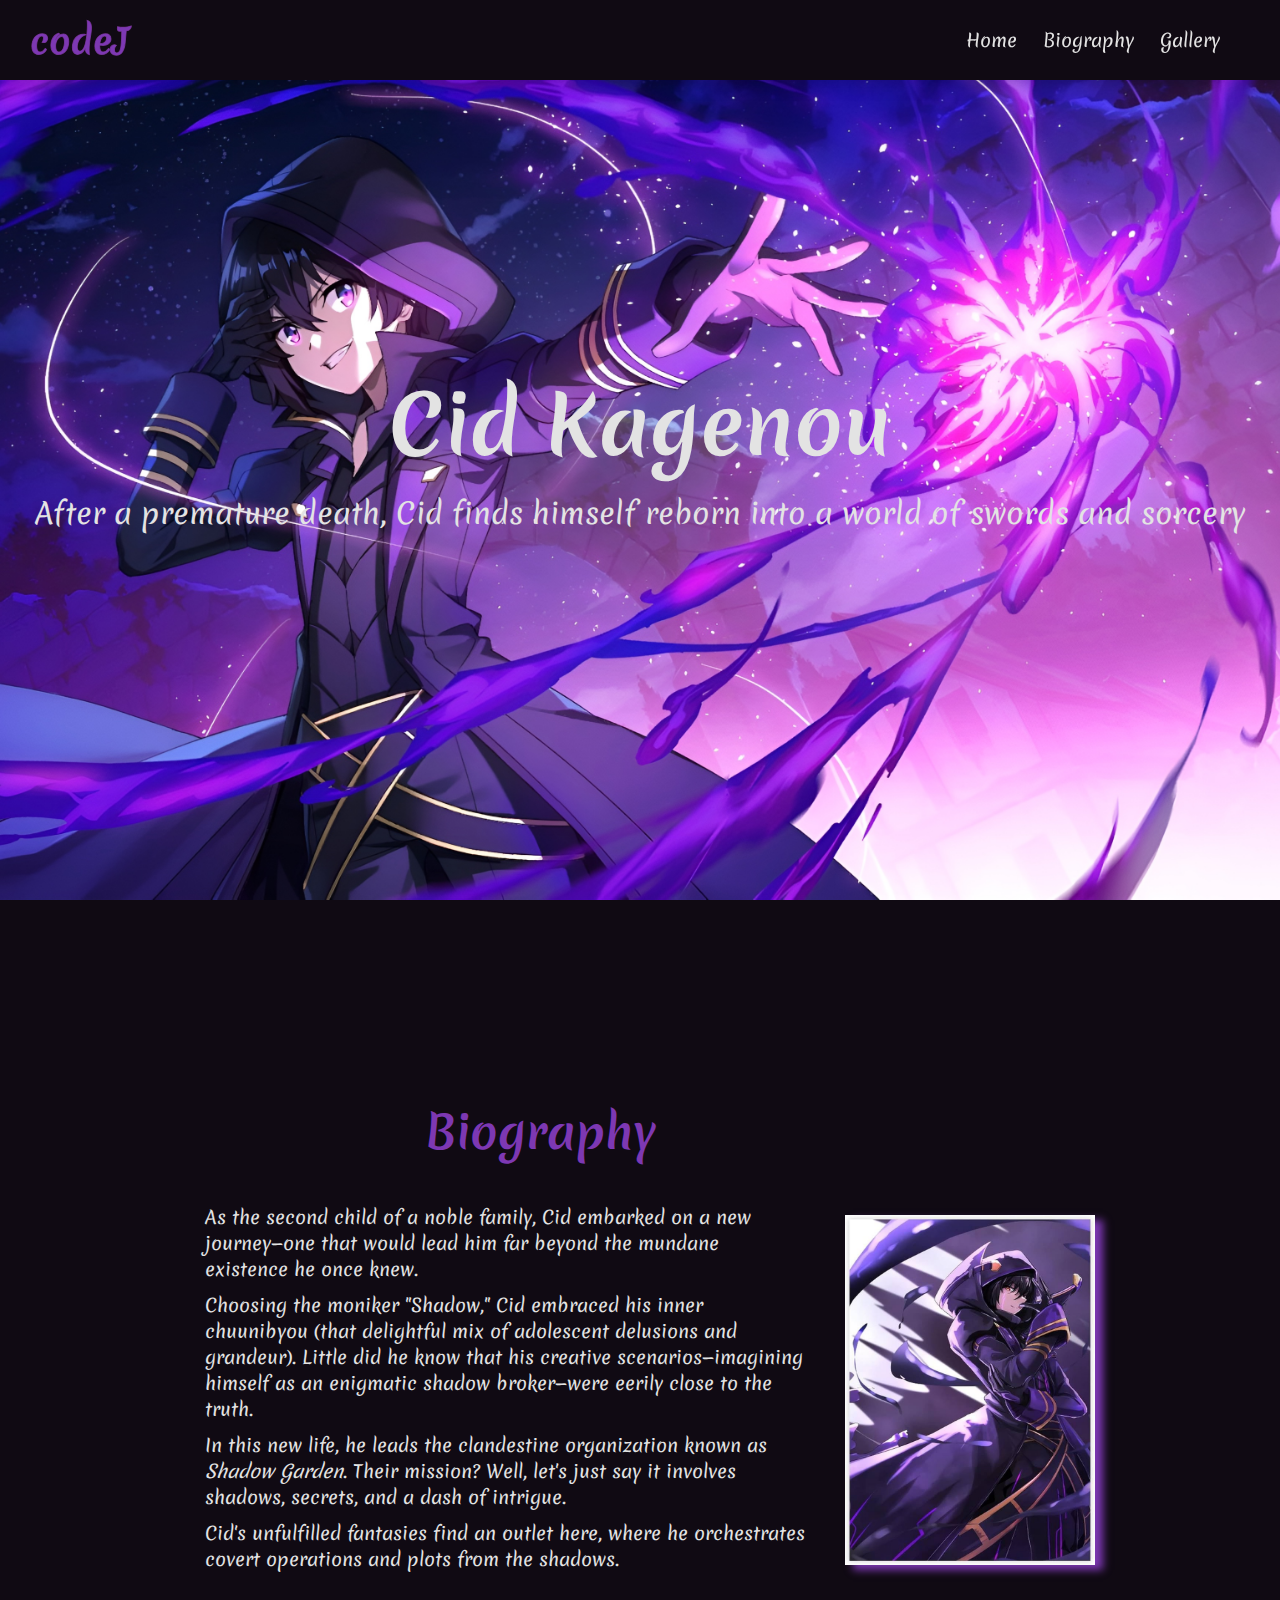
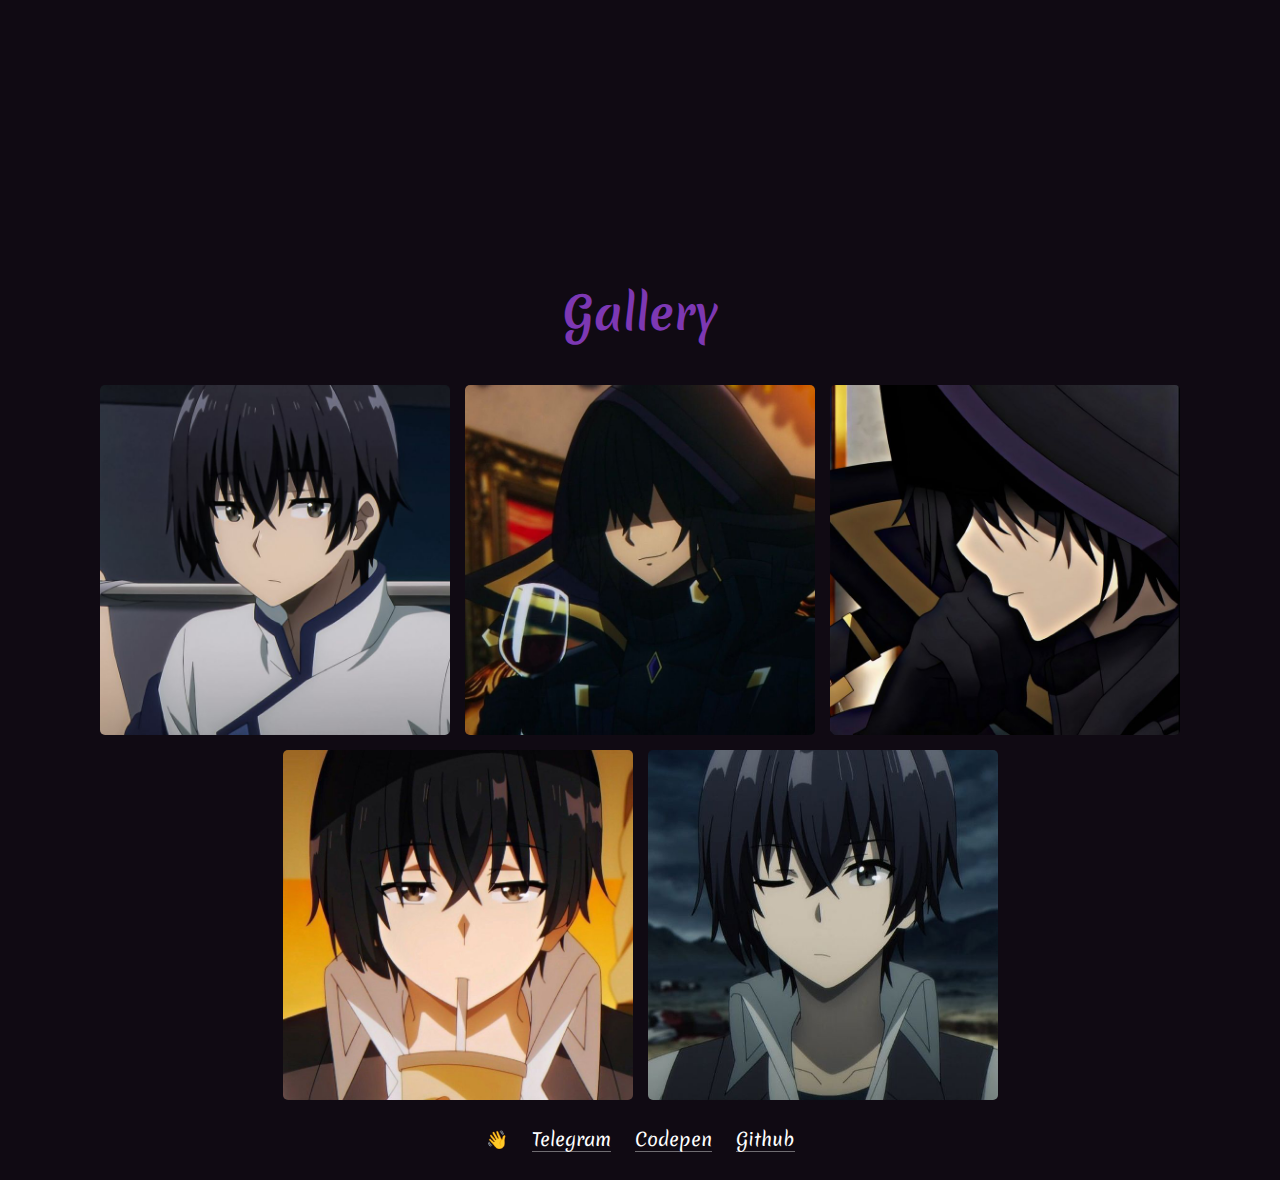
==== index.html @ 2a229f02 "Tribute Page" ====
<!DOCTYPE html>
<html lang="en">
<head>
    <meta charset="UTF-8">
    <meta name="viewport" content="width=device-width, initial-scale=1.0">
    <title>Tribute page</title>
    <link rel="stylesheet" href="assets/css/style.css">
    <link rel="preconnect" href="https://fonts.googleapis.com">
    <link rel="preconnect" href="https://fonts.gstatic.com" crossorigin>
    <link href="https://fonts.googleapis.com/css2?family=Merienda:wght@300..900&display=swap" rel="stylesheet">
    <link rel="stylesheet" href="https://fonts.googleapis.com/css2?family=Material+Symbols+Outlined:opsz,wght,FILL,GRAD@20..48,100..700,0..1,-50..200" />
</head>
<body>
    <header id="header">
        <div class="logo">
            <h2>codeJ</h2>
            <h2>codeJ</h2>
        </div>
        <nav id="navbar">
            <ul class="nav__links">
                <li><a href="#">Home</a></li>
                <li><a href="#biography">Biography</a></li>
                <li><a href="#gallery">Gallery</a></li>
                <!-- <li><a href="#achievements">Achievements</a></li> -->
            </ul>
        </nav>
        <span class="menu-icon material-symbols-outlined">
            menu
            </span>
        
    </header>
    <nav class="mobile-navbar">
        <ul class="mobile__nav__links">
            <li><a href="#">Home</a></li>
            <li><a href="#biography">Biography</a></li>
            <li><a href="#gallery">Gallery</a></li>
            <!-- <li><a href="#achievements">Achievements</a></li> -->
        </ul>
    </nav>
    
    <section id="hero-section" class="hero-section">
        <h1>Cid Kagenou</h1>
        <p>After a premature death, Cid finds himself reborn into a world of swords and sorcery</p>
    </section>

    <section id="biography" class="biography">
        <h2>Biography</h2>
        <div class="wrapper">
            <div class="content">
                <p>As the second child of a noble family, Cid embarked on a new journey—one that would lead him far beyond the mundane existence he once knew.</p>
                <p>Choosing the moniker "Shadow," Cid embraced his inner chuunibyou (that delightful mix of adolescent delusions and grandeur). Little did he know that his creative scenarios—imagining himself as an enigmatic shadow broker—were eerily close to the truth.</p>
                <p>In this new life, he leads the clandestine organization known as <em>Shadow Garden</em>. Their mission? Well, let's just say it involves shadows, secrets, and a dash of intrigue.</p>
                <p>Cid's unfulfilled fantasies find an outlet here, where he orchestrates covert operations and plots from the shadows.</p>
            </div>
            <div class="image">
                <img src="./assets/images/portrait_of_shadow.jpg" alt="Portrait of Cid Kagenou">
            </div>
        </div>
    </section>

    <section id="gallery">
        <h2>Gallery</h2>
        <div class="img-wrapper">
            <span class="overlay"><img src="assets/images/cid_icon-1.jpg" alt="cid_kagenou"></span>
            <span class="overlay"><img src="assets/images/cid_icon-2.jpg" alt="cid_kagenou"></span>
            <span class="overlay"><img src="assets/images/cid_icon-3.jpg" alt="cid_kagenou"></span>
            <span class="overlay"><img src="assets/images/cid_icon-4.jpg" alt="cid_kagenou"></span>
            <span class="overlay"><img src="assets/images/cid_icon-5.jpg" alt="cid_kagenou"></span>
        </div>
    </section>

    <!-- <section id="achievements">

    </section> -->

    <footer id="footer">
        <ul class="footer__links">
            <li><a href="https://t.me/notJony">Telegram</a></li>
            <li><a href="https://codepen.io/oddava">Codepen</a></li>
            <li><a href="https://github.com/oddava">Github</a></li>
            <li>
              <p>👋</p>
            </li>
          </ul>
    </footer>

    <script src="assets/js/script.js"></script>
</body>
</html>
---- assets/css/style.css ----
*, *::before, *::after {
    margin: 0;
    padding: 0;
    box-sizing: border-box;
    font-size: var(--default-fs);
    font-family: "Merienda";
    scroll-behavior: smooth;
}

:root {

    --default-rem-value: 10px;

    /* Colors */
    --primary: #6C3082; /* Deep Violet */
    --secondary: #4E1264; /* Dark Orchid */
    --accent: #7d38b3; /* Plum Purple */
    --background: #100a13; /* Rich Magenta */
    --text-color: #e3e3e3;
    
    /* Font size */
    --default-fs: 1.8rem;
    --large-fs: 2.5rem;
    --x-large-fs: 3.5rem;
}

html {
    font-size: var(--default-rem-value);
}
body {
    background: var(--background);
    /* margin-top: 80px; */
}

#header {
    width: 100%;
    height: 8rem;
    position: fixed;
    top: 0;
    left: 0;
    background: var(--background);
    display: flex;
    justify-content: space-between;
    align-items: center;
    padding: 0 40px;
    box-shadow: 0 5px 15px rgba(0, 0, 0, .2);
    z-index: 999;
}

#header .logo {
    display: block;
    padding-left: inherit;
    cursor: pointer;
}
.logo h2 {
    font-weight: 600;
    color: #fff;
    font-size: 3.5rem;
    position: absolute;
    transform: translate(-50%, -50%);
}
.logo h2:nth-child(1) {
    color: transparent;
    -webkit-text-stroke: 1px var(--primary);
  }
  
.logo h2:nth-child(2) {
    color: var(--accent);
    animation: animate 4s ease-in-out infinite;
  }
  
  @keyframes animate {
    0%,
    100% {
      clip-path: polygon(
        0% 45%,
        16% 44%,
        33% 50%,
        54% 60%,
        70% 61%,
        84% 59%,
        100% 52%,
        100% 100%,
        0% 100%
      );
    }
  
    50% {
      clip-path: polygon(
        0% 60%,
        15% 65%,
        34% 66%,
        51% 62%,
        67% 50%,
        84% 45%,
        100% 46%,
        100% 100%,
        0% 100%
      );
    }
  }

#navbar {
    height: 100%;
    display: flex;
    align-items: center;
}

#navbar .nav__links li{
    height: 100%;
    align-content: center;
    display: inline-block;
}

#navbar .nav__links li a {
    text-decoration: none;
    color: var(--text-color);
    font-size: var(--default-fs);
    margin-right: 20px;
    transition: all .3s;
}

#navbar .nav__links li a:hover {
    color: var(--primary);
}

/* Hero section */
#hero-section {
    width: 100%;
    height: 100vh;
    display: flex;
    justify-content: center;
    align-items: center;
    flex-direction: column;
    gap: 10px;
    background: url('../images/bg.jpeg');
    background-size: cover;
    background-attachment: fixed;
    background-repeat: no-repeat;
    background-position: center;
}

.hero-section h1 {
    font-size: 8rem;
    color: var(--text-color);
    font-weight: 700;
}

.hero-section p {
    text-align: center;
    color: var(--text-color);
    font-size: calc(var(--large-fs) + .2em);
    word-wrap: break-word;
}

.wrapper {
    display: flex;
    align-items: center;
    flex-wrap: wrap;
    flex-direction: row;
    justify-content: center;
    gap: 20px;
}

.biography {
    padding: 4rem;
    background: var(--background);
    height: 100vh;
    align-content: center;
}

.biography h2 {
    margin: 0 20rem 2rem 0;
}

section h2 {
    text-align: center;
    color: var(--accent);
    font-size: calc(var(--x-large-fs) + 10px);
}

.biography .content {
    margin: 20px;
    width: 50%;
}

.biography .content p{
    margin-bottom: 10px;
    color: var(--text-color);
}

.biography .image img {
    width: 250px;
    height: 350px;
    box-shadow: 8px 5px 8px var(--accent);
}

/* Gallery */

#gallery{
    width: 100%;
    padding: 80px 40px 40px 40px;
    height: 100vh;
    align-content: center;
}

#gallery h2 {
    margin-bottom: 40px;
}

.img-wrapper {
    display: flex;
    flex-wrap: wrap;
    flex-direction: row;
    justify-content: center;
    align-items: center;
    gap: 1.5rem;
}

#gallery .img-wrapper span {
    position: relative;
    width: 350px;
    height: 350px;
}

#gallery .img-wrapper span img {
    width: 100%;
    height: 100%;
    border-radius: 5px;
	filter: grayscale(0) blur(0);
	transition: .5s ease-in-out;
    position: relative;
}

#gallery .img-wrapper span img:hover{
	filter: grayscale(100%) blur(3px);
}


.img-wrapper span::after {
    position: absolute;
    padding: 10px 5px;
    color: var(--accent);
    font-size: 2rem;
    font-weight: 800;
    left: 0%;
    top: 50%;
    text-align: center;
    transform: translate(0%, -50%);
    background: rgba(0, 0, 0, .3);
    border-radius: 8px;
    opacity: 0;
    filter: blur(5px);
    pointer-events: none;
    transition: all .5s;
}

.img-wrapper span:nth-child(1)::after {
    content: "Martial Arts: His combat skills extend beyond swordplay, making him a formidable opponent.";
}

.img-wrapper span:nth-child(2)::after {
    content: "Magic: Cid dabbles in magic, including a unique form called Nuclear Magic. Yes, you read that right—nuclear";
}

.img-wrapper span:nth-child(3)::after {
    content: "Normie Techniques: These are his everyday tricks, like a magician pulling rabbits out of hats. Well, maybe not rabbits, but you get the idea.";
}

.img-wrapper span:nth-child(4)::after {
    content: "Serial Killer Days: To eliminate corrupt nobles known as the Thirteen Night Swords, Cid donned a full-body clown suit, leaving playing cards behind. His ruthless efficiency baffled authorities, and in just a few days, he dismantled the Thirteen Night Swords.";
}

.img-wrapper span:nth-child(5)::after {
    content: "Swordsmanship: Cid wields a blade with finesse, slicing through challenges like a seasoned warrior.";
}

.img-wrapper span:hover::after {
    opacity: 1;
    filter: blur(0);
}

#footer {
    width: 100%;
    height: 8rem;
    display: flex;
    background-color: var(--background);
    line-height: 1.3;
    font-family: Menlo, monospace;
}

.footer__links {
    display: inline-grid;
    grid-auto-flow: row;
    grid-gap: 24px;
    justify-items: center;
    margin: auto;
    list-style: none;
}

@media (min-width: 500px) {
    .footer__links {
      grid-auto-flow: column;
    }
  }


  .footer__links li a {
    color: white;
    text-decoration: none;
    box-shadow: inset 0 -1px 0 hsla(0, 0%, 100%, 0.4);
  }
  
  .footer__links li a:hover {
    box-shadow: inset 0 -1.2em 0 hsla(0, 0%, 100%, 0.4);
  }
  
  .footer__links li:last-child {
    grid-column: 1 / 2;
    grid-row: 1 / 2;
  }
  
  .footer__links li:hover ~ li p {
    animation: wave-animation 0.3s infinite;
  }

  .mobile-navbar {
    display: none;
  }

  @keyframes wave-animation {
    0%,
    100% {
      transform: rotate(0deg);
    }
    25% {
      transform: rotate(20deg);
    }
    75% {
      transform: rotate(-15deg);
    }
  }

  #header span {
    display: none;
  }

  @media (max-width: 1160px) {
    #biography, #gallery {
        height: auto;
    }

    .hero-section h1 {
        font-size: 6rem;
    }
    .hero-section p {
        font-size: var(--large-fs);
        padding: 0 13px;
    }
  }

  @media (max-width: 700px) {
    .biography{
        padding: 80px 40px 40px 40px;
        /* margin-top: 5rem; */
    }
    .biography h2 {
        margin: 0;
        text-align: center;
    }
    .biography .image {
        display: flex;
        justify-content: center;
    }
    .biography .wrapper {
        display: block;
    }
    .biography .wrapper .content{
        width: 100%;
    }

    #navbar{
        display: none;
    }


    #header span {
        display: block;
        color: var(--text-color);
        font-size: var(--x-large-fs);
        cursor: pointer;
        z-index: 1000;
    }


    .mobile-navbar {
        position: absolute;
        width: 40%;
        height: 100%;
        right: 0;
        top: 0;
        justify-content: center;
        align-items: center;
        background: rgba(0, 0, 0, 0.2);
        backdrop-filter: blur(25px);
        border-radius: 10px;
        z-index: 99;
        position: fixed;
        transition: all .3s;
        display: none;
    }
    
    .mobile-navbar.inactive {
        display: none;
        transition: all .5s cubic-bezier(0.39, 0.575, 0.565, 1);
        animation: animateNavbar .5s 
    }

    .mobile-navbar.active {
        display: flex;
        animation: animateNavbarActive .5s cubic-bezier(0.39, 0.575, 0.565, 1);
    }

    @keyframes animateNavbarActive {
        from {right: -100%; display: none;}
        to {right: 0; display: flex;}
    }
    @keyframes animateNavbar {
        from {right: 0; display: flex;}
        to {right: -100%; display: none;}
    }

    ul.mobile__nav__links {
        list-style: none;
        width: 40rem;
    }
    ul.mobile__nav__links li{
        height: 5rem;
        text-align: center;
    }
    ul.mobile__nav__links li a{
        line-height: 1.1;
        font-weight: 600;
        display: block;
        width: 100%;
        text-decoration: none;
        color: var(--text-color);
        opacity: .6;
        font-size: var(--x-large-fs);
        transition: all .3s;
    }

    ul.mobile__nav__links li a.active {
        color: var(--text-color);
        opacity: 1;
    }

    .hero-section h1 {
        font-size: 5rem;
    }
    .hero-section p {
        font-size: calc(var(--large-fs) - 0.2em);
        padding: 0 13px;
    }
}
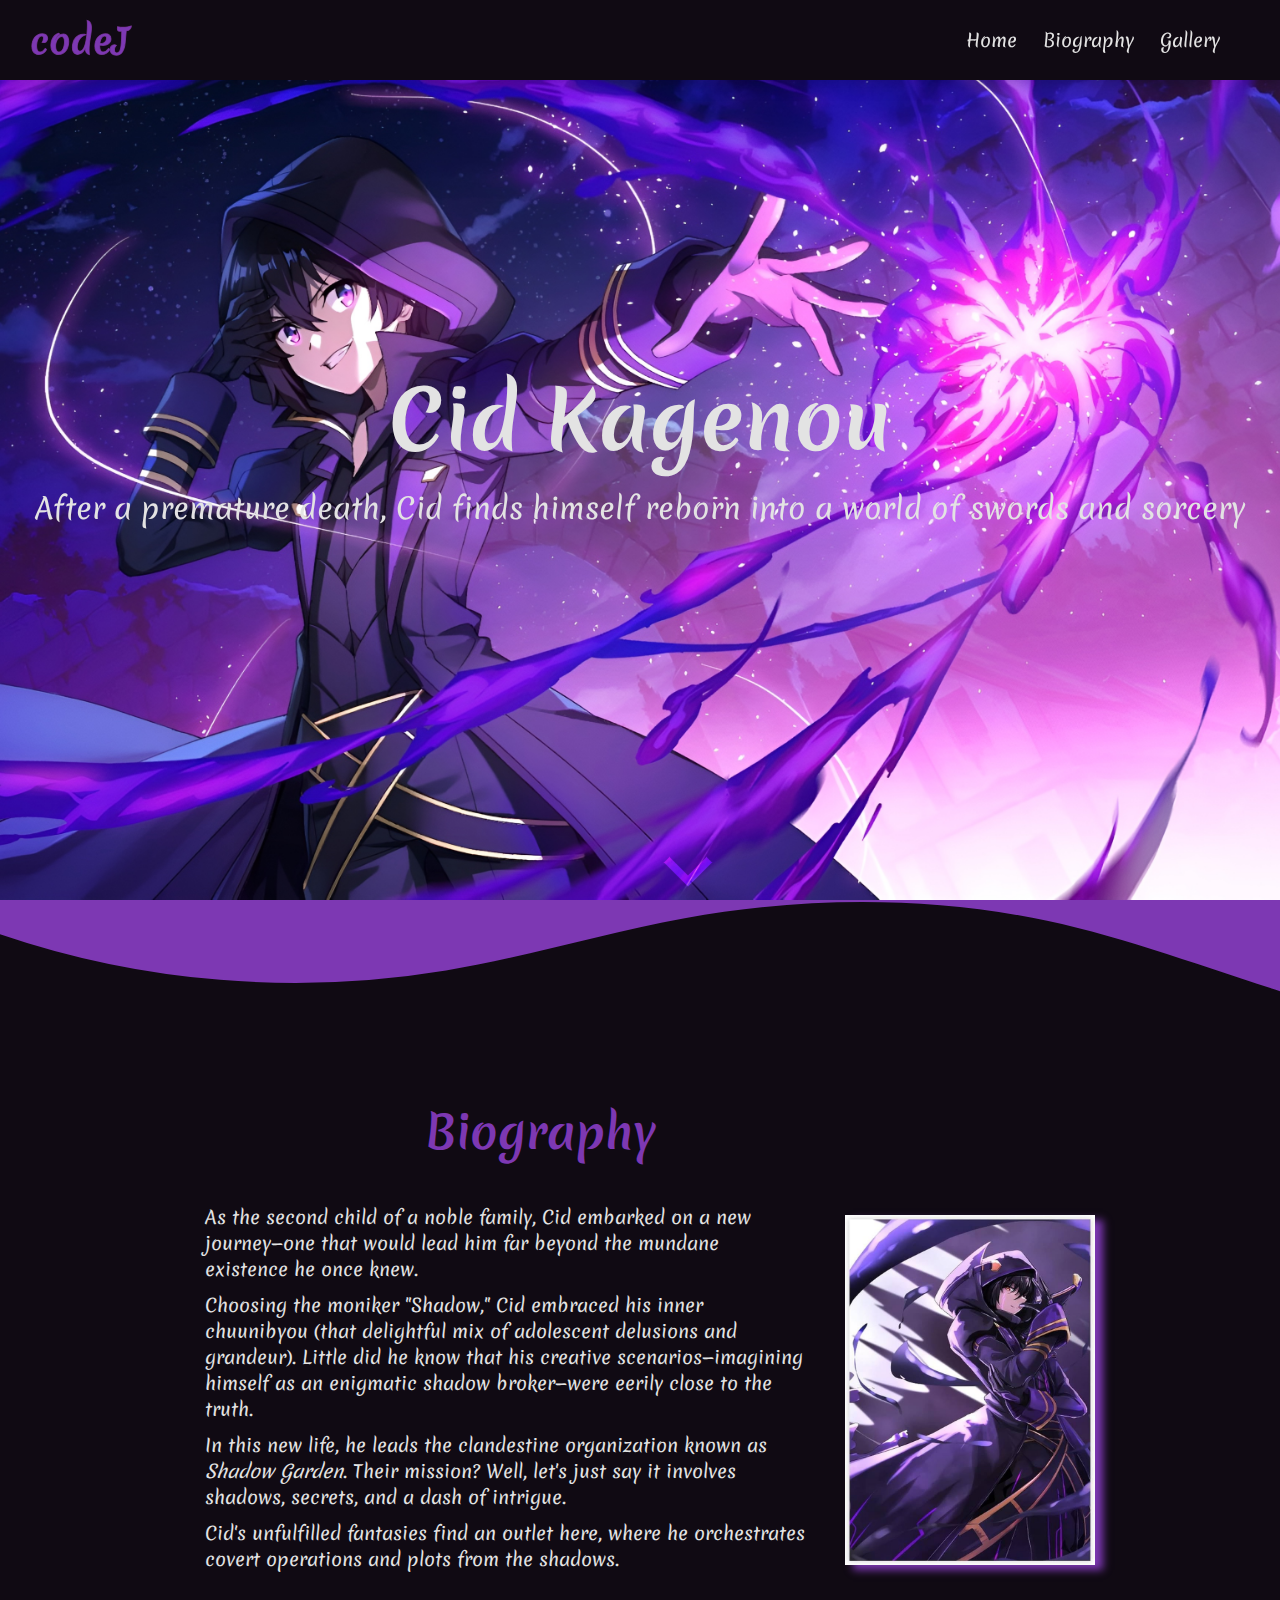
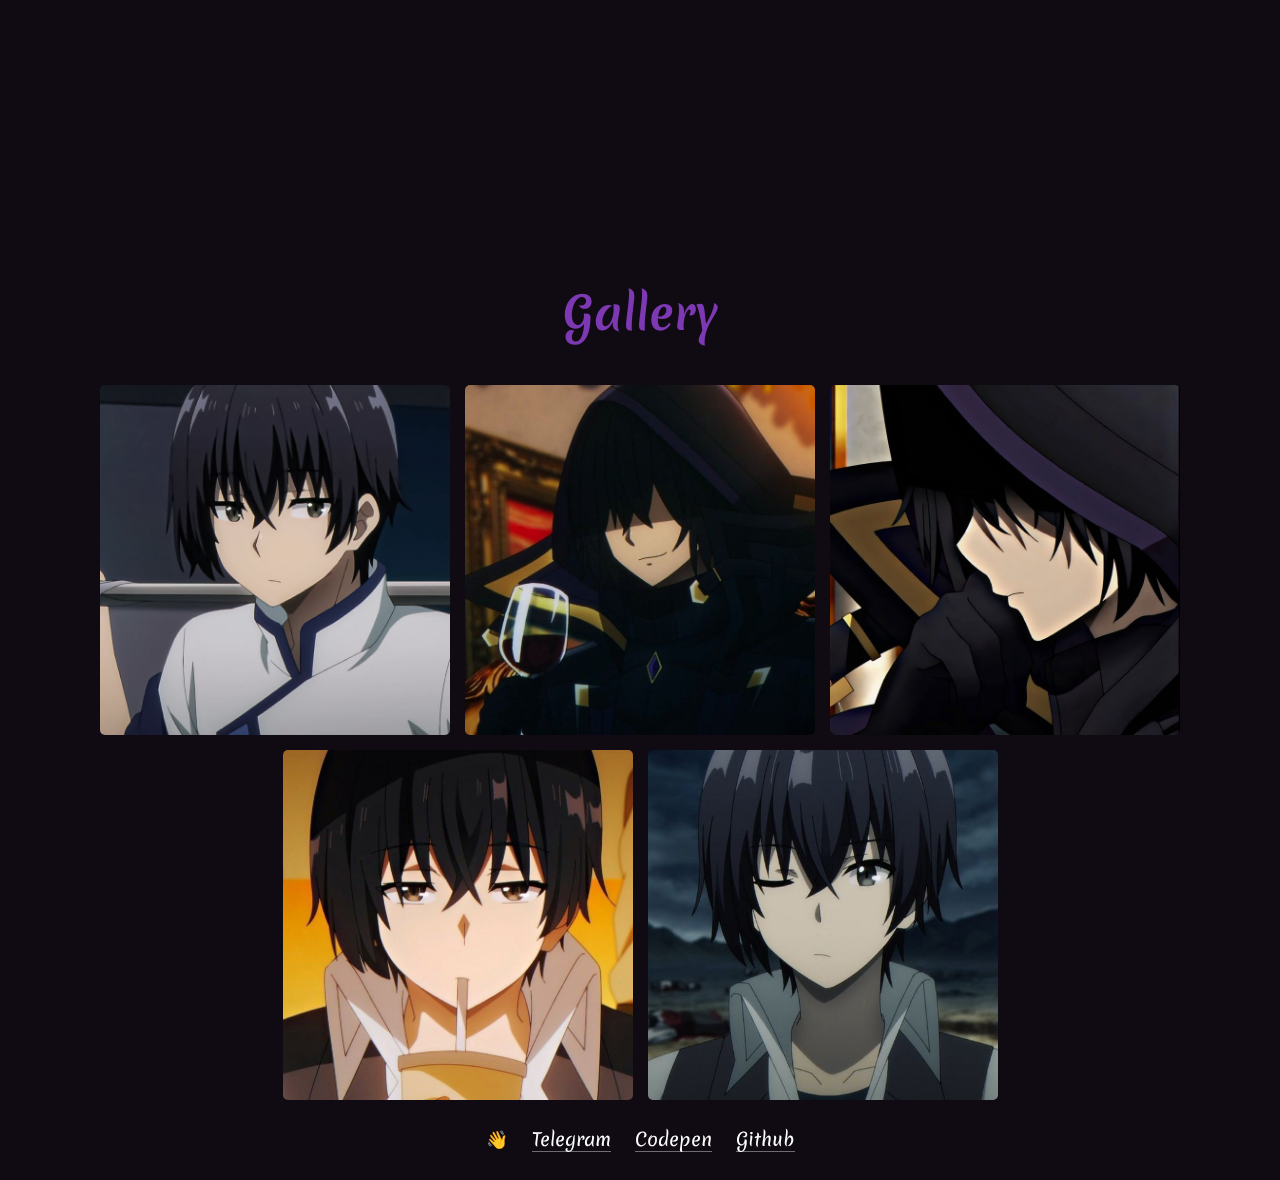
==== commit 9818cade: "Added some changes" ====
--- a/index.html
+++ b/index.html
@@ -3,12 +3,13 @@
 <head>
     <meta charset="UTF-8">
     <meta name="viewport" content="width=device-width, initial-scale=1.0">
-    <title>Tribute page</title>
+    <title>Cid Kagenou</title>
     <link rel="stylesheet" href="assets/css/style.css">
     <link rel="preconnect" href="https://fonts.googleapis.com">
     <link rel="preconnect" href="https://fonts.gstatic.com" crossorigin>
     <link href="https://fonts.googleapis.com/css2?family=Merienda:wght@300..900&display=swap" rel="stylesheet">
     <link rel="stylesheet" href="https://fonts.googleapis.com/css2?family=Material+Symbols+Outlined:opsz,wght,FILL,GRAD@20..48,100..700,0..1,-50..200" />
+    <link rel="stylesheet" href="./assets/webfonts/all.min.css">
 </head>
 <body>
     <header id="header">
@@ -41,6 +42,8 @@
     <section id="hero-section" class="hero-section">
         <h1>Cid Kagenou</h1>
         <p>After a premature death, Cid finds himself reborn into a world of swords and sorcery</p>
+
+        <i class="chevron-down"></i>
     </section>
 
     <section id="biography" class="biography">
@@ -55,6 +58,12 @@
             <div class="image">
                 <img src="./assets/images/portrait_of_shadow.jpg" alt="Portrait of Cid Kagenou">
             </div>
+        </div>
+
+        <div class="wave">
+            <svg data-name="Layer 1" xmlns="http://www.w3.org/2000/svg" viewBox="0 0 1200 120" preserveAspectRatio="none">
+                <path d="M321.39,56.44c58-10.79,114.16-30.13,172-41.86,82.39-16.72,168.19-17.73,250.45-.39C823.78,31,906.67,72,985.66,92.83c70.05,18.48,146.53,26.09,214.34,3V0H0V27.35A600.21,600.21,0,0,0,321.39,56.44Z" class="shape-fill"></path>
+            </svg>
         </div>
     </section>
 
--- a/assets/css/style.css
+++ b/assets/css/style.css
@@ -126,6 +126,7 @@
 
 /* Hero section */
 #hero-section {
+    position: relative;
     width: 100%;
     height: 100vh;
     display: flex;
@@ -135,7 +136,6 @@
     gap: 10px;
     background: url('../images/bg.jpeg');
     background-size: cover;
-    background-attachment: fixed;
     background-repeat: no-repeat;
     background-position: center;
 }
@@ -152,6 +152,42 @@
     font-size: calc(var(--large-fs) + .2em);
     word-wrap: break-word;
 }
+
+i.chevron-down{
+    color: var(--accent);
+}
+
+.hero-section .chevron-down::after {
+    content: url("../images/chevron-down.png");
+    background-color: transparent;
+    mix-blend-mode: overlay;
+    position: absolute;
+    bottom: -3%;
+}
+
+
+
+.wave {
+    position: absolute;
+    /* bottom: -14.5%; */
+    top: 0;
+    left: 0;
+    width: 100%;
+    overflow: hidden;
+    line-height: 0;
+}
+
+.wave svg {
+    position: relative;
+    display: block;
+    width: calc(130% + 1.3px);
+    height: 150px;
+}
+
+.wave .shape-fill {
+    fill: var(--accent);
+}
+
 
 .wrapper {
     display: flex;
@@ -163,6 +199,7 @@
 }
 
 .biography {
+    position: relative;
     padding: 4rem;
     background: var(--background);
     height: 100vh;
@@ -357,6 +394,9 @@
         font-size: var(--large-fs);
         padding: 0 13px;
     }
+    .wave {
+        display: none;
+    }
   }
 
   @media (max-width: 700px) {
@@ -446,7 +486,7 @@
         text-decoration: none;
         color: var(--text-color);
         opacity: .6;
-        font-size: var(--x-large-fs);
+        font-size: 3.5rem;
         transition: all .3s;
     }
 
@@ -462,4 +502,14 @@
         font-size: calc(var(--large-fs) - 0.2em);
         padding: 0 13px;
     }
+}
+
+@media (max-width: 480px) {
+    .img-wrapper span {
+        width: 250px !important;
+        height: 250px !important;
+    }
+    .mobile-navbar {
+        width: 100%;
+    }
 }--- a/assets/webfonts/all.min.css
+++ b/assets/webfonts/all.min.css
@@ -0,0 +1,5 @@
+/*!
+ * Font Awesome Free 5.5.0 by @fontawesome - https://fontawesome.com
+ * License - https://fontawesome.com/license/free (Icons: CC BY 4.0, Fonts: SIL OFL 1.1, Code: MIT License)
+ */
+.fa,.fab,.fal,.far,.fas{-moz-osx-font-smoothing:grayscale;-webkit-font-smoothing:antialiased;display:inline-block;font-style:normal;font-variant:normal;text-rendering:auto;line-height:1}.fa-lg{font-size:1.33333em;line-height:.75em;vertical-align:-.0667em}.fa-xs{font-size:.75em}.fa-sm{font-size:.875em}.fa-1x{font-size:1em}.fa-2x{font-size:2em}.fa-3x{font-size:3em}.fa-4x{font-size:4em}.fa-5x{font-size:5em}.fa-6x{font-size:6em}.fa-7x{font-size:7em}.fa-8x{font-size:8em}.fa-9x{font-size:9em}.fa-10x{font-size:10em}.fa-fw{text-align:center;width:1.25em}.fa-ul{list-style-type:none;margin-left:2.5em;padding-left:0}.fa-ul>li{position:relative}.fa-li{left:-2em;position:absolute;text-align:center;width:2em;line-height:inherit}.fa-border{border:.08em solid #eee;border-radius:.1em;padding:.2em .25em .15em}.fa-pull-left{float:left}.fa-pull-right{float:right}.fa.fa-pull-left,.fab.fa-pull-left,.fal.fa-pull-left,.far.fa-pull-left,.fas.fa-pull-left{margin-right:.3em}.fa.fa-pull-right,.fab.fa-pull-right,.fal.fa-pull-right,.far.fa-pull-right,.fas.fa-pull-right{margin-left:.3em}.fa-spin{animation:fa-spin 2s infinite linear}.fa-pulse{animation:fa-spin 1s infinite steps(8)}@keyframes fa-spin{0%{transform:rotate(0deg)}to{transform:rotate(1turn)}}.fa-rotate-90{-ms-filter:"progid:DXImageTransform.Microsoft.BasicImage(rotation=1)";transform:rotate(90deg)}.fa-rotate-180{-ms-filter:"progid:DXImageTransform.Microsoft.BasicImage(rotation=2)";transform:rotate(180deg)}.fa-rotate-270{-ms-filter:"progid:DXImageTransform.Microsoft.BasicImage(rotation=3)";transform:rotate(270deg)}.fa-flip-horizontal{-ms-filter:"progid:DXImageTransform.Microsoft.BasicImage(rotation=0, mirror=1)";transform:scaleX(-1)}.fa-flip-vertical{transform:scaleY(-1)}.fa-flip-horizontal.fa-flip-vertical,.fa-flip-vertical{-ms-filter:"progid:DXImageTransform.Microsoft.BasicImage(rotation=2, mirror=1)"}.fa-flip-horizontal.fa-flip-vertical{transform:scale(-1)}:root .fa-flip-horizontal,:root .fa-flip-vertical,:root .fa-rotate-90,:root .fa-rotate-180,:root .fa-rotate-270{-webkit-filter:none;filter:none}.fa-stack{display:inline-block;height:2em;line-height:2em;position:relative;vertical-align:middle;width:2.5em}.fa-stack-1x,.fa-stack-2x{left:0;position:absolute;text-align:center;width:100%}.fa-stack-1x{line-height:inherit}.fa-stack-2x{font-size:2em}.fa-inverse{color:#fff}.fa-500px:before{content:"\f26e"}.fa-accessible-icon:before{content:"\f368"}.fa-accusoft:before{content:"\f369"}.fa-acquisitions-incorporated:before{content:"\f6af"}.fa-ad:before{content:"\f641"}.fa-address-book:before{content:"\f2b9"}.fa-address-card:before{content:"\f2bb"}.fa-adjust:before{content:"\f042"}.fa-adn:before{content:"\f170"}.fa-adversal:before{content:"\f36a"}.fa-affiliatetheme:before{content:"\f36b"}.fa-air-freshener:before{content:"\f5d0"}.fa-algolia:before{content:"\f36c"}.fa-align-center:before{content:"\f037"}.fa-align-justify:before{content:"\f039"}.fa-align-left:before{content:"\f036"}.fa-align-right:before{content:"\f038"}.fa-alipay:before{content:"\f642"}.fa-allergies:before{content:"\f461"}.fa-amazon:before{content:"\f270"}.fa-amazon-pay:before{content:"\f42c"}.fa-ambulance:before{content:"\f0f9"}.fa-american-sign-language-interpreting:before{content:"\f2a3"}.fa-amilia:before{content:"\f36d"}.fa-anchor:before{content:"\f13d"}.fa-android:before{content:"\f17b"}.fa-angellist:before{content:"\f209"}.fa-angle-double-down:before{content:"\f103"}.fa-angle-double-left:before{content:"\f100"}.fa-angle-double-right:before{content:"\f101"}.fa-angle-double-up:before{content:"\f102"}.fa-angle-down:before{content:"\f107"}.fa-angle-left:before{content:"\f104"}.fa-angle-right:before{content:"\f105"}.fa-angle-up:before{content:"\f106"}.fa-angry:before{content:"\f556"}.fa-angrycreative:before{content:"\f36e"}.fa-angular:before{content:"\f420"}.fa-ankh:before{content:"\f644"}.fa-app-store:before{content:"\f36f"}.fa-app-store-ios:before{content:"\f370"}.fa-apper:before{content:"\f371"}.fa-apple:before{content:"\f179"}.fa-apple-alt:before{content:"\f5d1"}.fa-apple-pay:before{content:"\f415"}.fa-archive:before{content:"\f187"}.fa-archway:before{content:"\f557"}.fa-arrow-alt-circle-down:before{content:"\f358"}.fa-arrow-alt-circle-left:before{content:"\f359"}.fa-arrow-alt-circle-right:before{content:"\f35a"}.fa-arrow-alt-circle-up:before{content:"\f35b"}.fa-arrow-circle-down:before{content:"\f0ab"}.fa-arrow-circle-left:before{content:"\f0a8"}.fa-arrow-circle-right:before{content:"\f0a9"}.fa-arrow-circle-up:before{content:"\f0aa"}.fa-arrow-down:before{content:"\f063"}.fa-arrow-left:before{content:"\f060"}.fa-arrow-right:before{content:"\f061"}.fa-arrow-up:before{content:"\f062"}.fa-arrows-alt:before{content:"\f0b2"}.fa-arrows-alt-h:before{content:"\f337"}.fa-arrows-alt-v:before{content:"\f338"}.fa-assistive-listening-systems:before{content:"\f2a2"}.fa-asterisk:before{content:"\f069"}.fa-asymmetrik:before{content:"\f372"}.fa-at:before{content:"\f1fa"}.fa-atlas:before{content:"\f558"}.fa-atom:before{content:"\f5d2"}.fa-audible:before{content:"\f373"}.fa-audio-description:before{content:"\f29e"}.fa-autoprefixer:before{content:"\f41c"}.fa-avianex:before{content:"\f374"}.fa-aviato:before{content:"\f421"}.fa-award:before{content:"\f559"}.fa-aws:before{content:"\f375"}.fa-backspace:before{content:"\f55a"}.fa-backward:before{content:"\f04a"}.fa-balance-scale:before{content:"\f24e"}.fa-ban:before{content:"\f05e"}.fa-band-aid:before{content:"\f462"}.fa-bandcamp:before{content:"\f2d5"}.fa-barcode:before{content:"\f02a"}.fa-bars:before{content:"\f0c9"}.fa-baseball-ball:before{content:"\f433"}.fa-basketball-ball:before{content:"\f434"}.fa-bath:before{content:"\f2cd"}.fa-battery-empty:before{content:"\f244"}.fa-battery-full:before{content:"\f240"}.fa-battery-half:before{content:"\f242"}.fa-battery-quarter:before{content:"\f243"}.fa-battery-three-quarters:before{content:"\f241"}.fa-bed:before{content:"\f236"}.fa-beer:before{content:"\f0fc"}.fa-behance:before{content:"\f1b4"}.fa-behance-square:before{content:"\f1b5"}.fa-bell:before{content:"\f0f3"}.fa-bell-slash:before{content:"\f1f6"}.fa-bezier-curve:before{content:"\f55b"}.fa-bible:before{content:"\f647"}.fa-bicycle:before{content:"\f206"}.fa-bimobject:before{content:"\f378"}.fa-binoculars:before{content:"\f1e5"}.fa-birthday-cake:before{content:"\f1fd"}.fa-bitbucket:before{content:"\f171"}.fa-bitcoin:before{content:"\f379"}.fa-bity:before{content:"\f37a"}.fa-black-tie:before{content:"\f27e"}.fa-blackberry:before{content:"\f37b"}.fa-blender:before{content:"\f517"}.fa-blender-phone:before{content:"\f6b6"}.fa-blind:before{content:"\f29d"}.fa-blogger:before{content:"\f37c"}.fa-blogger-b:before{content:"\f37d"}.fa-bluetooth:before{content:"\f293"}.fa-bluetooth-b:before{content:"\f294"}.fa-bold:before{content:"\f032"}.fa-bolt:before{content:"\f0e7"}.fa-bomb:before{content:"\f1e2"}.fa-bone:before{content:"\f5d7"}.fa-bong:before{content:"\f55c"}.fa-book:before{content:"\f02d"}.fa-book-dead:before{content:"\f6b7"}.fa-book-open:before{content:"\f518"}.fa-book-reader:before{content:"\f5da"}.fa-bookmark:before{content:"\f02e"}.fa-bowling-ball:before{content:"\f436"}.fa-box:before{content:"\f466"}.fa-box-open:before{content:"\f49e"}.fa-boxes:before{content:"\f468"}.fa-braille:before{content:"\f2a1"}.fa-brain:before{content:"\f5dc"}.fa-briefcase:before{content:"\f0b1"}.fa-briefcase-medical:before{content:"\f469"}.fa-broadcast-tower:before{content:"\f519"}.fa-broom:before{content:"\f51a"}.fa-brush:before{content:"\f55d"}.fa-btc:before{content:"\f15a"}.fa-bug:before{content:"\f188"}.fa-building:before{content:"\f1ad"}.fa-bullhorn:before{content:"\f0a1"}.fa-bullseye:before{content:"\f140"}.fa-burn:before{content:"\f46a"}.fa-buromobelexperte:before{content:"\f37f"}.fa-bus:before{content:"\f207"}.fa-bus-alt:before{content:"\f55e"}.fa-business-time:before{content:"\f64a"}.fa-buysellads:before{content:"\f20d"}.fa-calculator:before{content:"\f1ec"}.fa-calendar:before{content:"\f133"}.fa-calendar-alt:before{content:"\f073"}.fa-calendar-check:before{content:"\f274"}.fa-calendar-minus:before{content:"\f272"}.fa-calendar-plus:before{content:"\f271"}.fa-calendar-times:before{content:"\f273"}.fa-camera:before{content:"\f030"}.fa-camera-retro:before{content:"\f083"}.fa-campground:before{content:"\f6bb"}.fa-cannabis:before{content:"\f55f"}.fa-capsules:before{content:"\f46b"}.fa-car:before{content:"\f1b9"}.fa-car-alt:before{content:"\f5de"}.fa-car-battery:before{content:"\f5df"}.fa-car-crash:before{content:"\f5e1"}.fa-car-side:before{content:"\f5e4"}.fa-caret-down:before{content:"\f0d7"}.fa-caret-left:before{content:"\f0d9"}.fa-caret-right:before{content:"\f0da"}.fa-caret-square-down:before{content:"\f150"}.fa-caret-square-left:before{content:"\f191"}.fa-caret-square-right:before{content:"\f152"}.fa-caret-square-up:before{content:"\f151"}.fa-caret-up:before{content:"\f0d8"}.fa-cart-arrow-down:before{content:"\f218"}.fa-cart-plus:before{content:"\f217"}.fa-cat:before{content:"\f6be"}.fa-cc-amazon-pay:before{content:"\f42d"}.fa-cc-amex:before{content:"\f1f3"}.fa-cc-apple-pay:before{content:"\f416"}.fa-cc-diners-club:before{content:"\f24c"}.fa-cc-discover:before{content:"\f1f2"}.fa-cc-jcb:before{content:"\f24b"}.fa-cc-mastercard:before{content:"\f1f1"}.fa-cc-paypal:before{content:"\f1f4"}.fa-cc-stripe:before{content:"\f1f5"}.fa-cc-visa:before{content:"\f1f0"}.fa-centercode:before{content:"\f380"}.fa-certificate:before{content:"\f0a3"}.fa-chair:before{content:"\f6c0"}.fa-chalkboard:before{content:"\f51b"}.fa-chalkboard-teacher:before{content:"\f51c"}.fa-charging-station:before{content:"\f5e7"}.fa-chart-area:before{content:"\f1fe"}.fa-chart-bar:before{content:"\f080"}.fa-chart-line:before{content:"\f201"}.fa-chart-pie:before{content:"\f200"}.fa-check:before{content:"\f00c"}.fa-check-circle:before{content:"\f058"}.fa-check-double:before{content:"\f560"}.fa-check-square:before{content:"\f14a"}.fa-chess:before{content:"\f439"}.fa-chess-bishop:before{content:"\f43a"}.fa-chess-board:before{content:"\f43c"}.fa-chess-king:before{content:"\f43f"}.fa-chess-knight:before{content:"\f441"}.fa-chess-pawn:before{content:"\f443"}.fa-chess-queen:before{content:"\f445"}.fa-chess-rook:before{content:"\f447"}.fa-chevron-circle-down:before{content:"\f13a"}.fa-chevron-circle-left:before{content:"\f137"}.fa-chevron-circle-right:before{content:"\f138"}.fa-chevron-circle-up:before{content:"\f139"}.fa-chevron-down:before{content:"\f078"}.fa-chevron-left:before{content:"\f053"}.fa-chevron-right:before{content:"\f054"}.fa-chevron-up:before{content:"\f077"}.fa-child:before{content:"\f1ae"}.fa-chrome:before{content:"\f268"}.fa-church:before{content:"\f51d"}.fa-circle:before{content:"\f111"}.fa-circle-notch:before{content:"\f1ce"}.fa-city:before{content:"\f64f"}.fa-clipboard:before{content:"\f328"}.fa-clipboard-check:before{content:"\f46c"}.fa-clipboard-list:before{content:"\f46d"}.fa-clock:before{content:"\f017"}.fa-clone:before{content:"\f24d"}.fa-closed-captioning:before{content:"\f20a"}.fa-cloud:before{content:"\f0c2"}.fa-cloud-download-alt:before{content:"\f381"}.fa-cloud-meatball:before{content:"\f73b"}.fa-cloud-moon:before{content:"\f6c3"}.fa-cloud-moon-rain:before{content:"\f73c"}.fa-cloud-rain:before{content:"\f73d"}.fa-cloud-showers-heavy:before{content:"\f740"}.fa-cloud-sun:before{content:"\f6c4"}.fa-cloud-sun-rain:before{content:"\f743"}.fa-cloud-upload-alt:before{content:"\f382"}.fa-cloudscale:before{content:"\f383"}.fa-cloudsmith:before{content:"\f384"}.fa-cloudversify:before{content:"\f385"}.fa-cocktail:before{content:"\f561"}.fa-code:before{content:"\f121"}.fa-code-branch:before{content:"\f126"}.fa-codepen:before{content:"\f1cb"}.fa-codiepie:before{content:"\f284"}.fa-coffee:before{content:"\f0f4"}.fa-cog:before{content:"\f013"}.fa-cogs:before{content:"\f085"}.fa-coins:before{content:"\f51e"}.fa-columns:before{content:"\f0db"}.fa-comment:before{content:"\f075"}.fa-comment-alt:before{content:"\f27a"}.fa-comment-dollar:before{content:"\f651"}.fa-comment-dots:before{content:"\f4ad"}.fa-comment-slash:before{content:"\f4b3"}.fa-comments:before{content:"\f086"}.fa-comments-dollar:before{content:"\f653"}.fa-compact-disc:before{content:"\f51f"}.fa-compass:before{content:"\f14e"}.fa-compress:before{content:"\f066"}.fa-concierge-bell:before{content:"\f562"}.fa-connectdevelop:before{content:"\f20e"}.fa-contao:before{content:"\f26d"}.fa-cookie:before{content:"\f563"}.fa-cookie-bite:before{content:"\f564"}.fa-copy:before{content:"\f0c5"}.fa-copyright:before{content:"\f1f9"}.fa-couch:before{content:"\f4b8"}.fa-cpanel:before{content:"\f388"}.fa-creative-commons:before{content:"\f25e"}.fa-creative-commons-by:before{content:"\f4e7"}.fa-creative-commons-nc:before{content:"\f4e8"}.fa-creative-commons-nc-eu:before{content:"\f4e9"}.fa-creative-commons-nc-jp:before{content:"\f4ea"}.fa-creative-commons-nd:before{content:"\f4eb"}.fa-creative-commons-pd:before{content:"\f4ec"}.fa-creative-commons-pd-alt:before{content:"\f4ed"}.fa-creative-commons-remix:before{content:"\f4ee"}.fa-creative-commons-sa:before{content:"\f4ef"}.fa-creative-commons-sampling:before{content:"\f4f0"}.fa-creative-commons-sampling-plus:before{content:"\f4f1"}.fa-creative-commons-share:before{content:"\f4f2"}.fa-creative-commons-zero:before{content:"\f4f3"}.fa-credit-card:before{content:"\f09d"}.fa-critical-role:before{content:"\f6c9"}.fa-crop:before{content:"\f125"}.fa-crop-alt:before{content:"\f565"}.fa-cross:before{content:"\f654"}.fa-crosshairs:before{content:"\f05b"}.fa-crow:before{content:"\f520"}.fa-crown:before{content:"\f521"}.fa-css3:before{content:"\f13c"}.fa-css3-alt:before{content:"\f38b"}.fa-cube:before{content:"\f1b2"}.fa-cubes:before{content:"\f1b3"}.fa-cut:before{content:"\f0c4"}.fa-cuttlefish:before{content:"\f38c"}.fa-d-and-d:before{content:"\f38d"}.fa-d-and-d-beyond:before{content:"\f6ca"}.fa-dashcube:before{content:"\f210"}.fa-database:before{content:"\f1c0"}.fa-deaf:before{content:"\f2a4"}.fa-delicious:before{content:"\f1a5"}.fa-democrat:before{content:"\f747"}.fa-deploydog:before{content:"\f38e"}.fa-deskpro:before{content:"\f38f"}.fa-desktop:before{content:"\f108"}.fa-dev:before{content:"\f6cc"}.fa-deviantart:before{content:"\f1bd"}.fa-dharmachakra:before{content:"\f655"}.fa-diagnoses:before{content:"\f470"}.fa-dice:before{content:"\f522"}.fa-dice-d20:before{content:"\f6cf"}.fa-dice-d6:before{content:"\f6d1"}.fa-dice-five:before{content:"\f523"}.fa-dice-four:before{content:"\f524"}.fa-dice-one:before{content:"\f525"}.fa-dice-six:before{content:"\f526"}.fa-dice-three:before{content:"\f527"}.fa-dice-two:before{content:"\f528"}.fa-digg:before{content:"\f1a6"}.fa-digital-ocean:before{content:"\f391"}.fa-digital-tachograph:before{content:"\f566"}.fa-directions:before{content:"\f5eb"}.fa-discord:before{content:"\f392"}.fa-discourse:before{content:"\f393"}.fa-divide:before{content:"\f529"}.fa-dizzy:before{content:"\f567"}.fa-dna:before{content:"\f471"}.fa-dochub:before{content:"\f394"}.fa-docker:before{content:"\f395"}.fa-dog:before{content:"\f6d3"}.fa-dollar-sign:before{content:"\f155"}.fa-dolly:before{content:"\f472"}.fa-dolly-flatbed:before{content:"\f474"}.fa-donate:before{content:"\f4b9"}.fa-door-closed:before{content:"\f52a"}.fa-door-open:before{content:"\f52b"}.fa-dot-circle:before{content:"\f192"}.fa-dove:before{content:"\f4ba"}.fa-download:before{content:"\f019"}.fa-draft2digital:before{content:"\f396"}.fa-drafting-compass:before{content:"\f568"}.fa-dragon:before{content:"\f6d5"}.fa-draw-polygon:before{content:"\f5ee"}.fa-dribbble:before{content:"\f17d"}.fa-dribbble-square:before{content:"\f397"}.fa-dropbox:before{content:"\f16b"}.fa-drum:before{content:"\f569"}.fa-drum-steelpan:before{content:"\f56a"}.fa-drumstick-bite:before{content:"\f6d7"}.fa-drupal:before{content:"\f1a9"}.fa-dumbbell:before{content:"\f44b"}.fa-dungeon:before{content:"\f6d9"}.fa-dyalog:before{content:"\f399"}.fa-earlybirds:before{content:"\f39a"}.fa-ebay:before{content:"\f4f4"}.fa-edge:before{content:"\f282"}.fa-edit:before{content:"\f044"}.fa-eject:before{content:"\f052"}.fa-elementor:before{content:"\f430"}.fa-ellipsis-h:before{content:"\f141"}.fa-ellipsis-v:before{content:"\f142"}.fa-ello:before{content:"\f5f1"}.fa-ember:before{content:"\f423"}.fa-empire:before{content:"\f1d1"}.fa-envelope:before{content:"\f0e0"}.fa-envelope-open:before{content:"\f2b6"}.fa-envelope-open-text:before{content:"\f658"}.fa-envelope-square:before{content:"\f199"}.fa-envira:before{content:"\f299"}.fa-equals:before{content:"\f52c"}.fa-eraser:before{content:"\f12d"}.fa-erlang:before{content:"\f39d"}.fa-ethereum:before{content:"\f42e"}.fa-etsy:before{content:"\f2d7"}.fa-euro-sign:before{content:"\f153"}.fa-exchange-alt:before{content:"\f362"}.fa-exclamation:before{content:"\f12a"}.fa-exclamation-circle:before{content:"\f06a"}.fa-exclamation-triangle:before{content:"\f071"}.fa-expand:before{content:"\f065"}.fa-expand-arrows-alt:before{content:"\f31e"}.fa-expeditedssl:before{content:"\f23e"}.fa-external-link-alt:before{content:"\f35d"}.fa-external-link-square-alt:before{content:"\f360"}.fa-eye:before{content:"\f06e"}.fa-eye-dropper:before{content:"\f1fb"}.fa-eye-slash:before{content:"\f070"}.fa-facebook:before{content:"\f09a"}.fa-facebook-f:before{content:"\f39e"}.fa-facebook-messenger:before{content:"\f39f"}.fa-facebook-square:before{content:"\f082"}.fa-fantasy-flight-games:before{content:"\f6dc"}.fa-fast-backward:before{content:"\f049"}.fa-fast-forward:before{content:"\f050"}.fa-fax:before{content:"\f1ac"}.fa-feather:before{content:"\f52d"}.fa-feather-alt:before{content:"\f56b"}.fa-female:before{content:"\f182"}.fa-fighter-jet:before{content:"\f0fb"}.fa-file:before{content:"\f15b"}.fa-file-alt:before{content:"\f15c"}.fa-file-archive:before{content:"\f1c6"}.fa-file-audio:before{content:"\f1c7"}.fa-file-code:before{content:"\f1c9"}.fa-file-contract:before{content:"\f56c"}.fa-file-csv:before{content:"\f6dd"}.fa-file-download:before{content:"\f56d"}.fa-file-excel:before{content:"\f1c3"}.fa-file-export:before{content:"\f56e"}.fa-file-image:before{content:"\f1c5"}.fa-file-import:before{content:"\f56f"}.fa-file-invoice:before{content:"\f570"}.fa-file-invoice-dollar:before{content:"\f571"}.fa-file-medical:before{content:"\f477"}.fa-file-medical-alt:before{content:"\f478"}.fa-file-pdf:before{content:"\f1c1"}.fa-file-powerpoint:before{content:"\f1c4"}.fa-file-prescription:before{content:"\f572"}.fa-file-signature:before{content:"\f573"}.fa-file-upload:before{content:"\f574"}.fa-file-video:before{content:"\f1c8"}.fa-file-word:before{content:"\f1c2"}.fa-fill:before{content:"\f575"}.fa-fill-drip:before{content:"\f576"}.fa-film:before{content:"\f008"}.fa-filter:before{content:"\f0b0"}.fa-fingerprint:before{content:"\f577"}.fa-fire:before{content:"\f06d"}.fa-fire-extinguisher:before{content:"\f134"}.fa-firefox:before{content:"\f269"}.fa-first-aid:before{content:"\f479"}.fa-first-order:before{content:"\f2b0"}.fa-first-order-alt:before{content:"\f50a"}.fa-firstdraft:before{content:"\f3a1"}.fa-fish:before{content:"\f578"}.fa-fist-raised:before{content:"\f6de"}.fa-flag:before{content:"\f024"}.fa-flag-checkered:before{content:"\f11e"}.fa-flag-usa:before{content:"\f74d"}.fa-flask:before{content:"\f0c3"}.fa-flickr:before{content:"\f16e"}.fa-flipboard:before{content:"\f44d"}.fa-flushed:before{content:"\f579"}.fa-fly:before{content:"\f417"}.fa-folder:before{content:"\f07b"}.fa-folder-minus:before{content:"\f65d"}.fa-folder-open:before{content:"\f07c"}.fa-folder-plus:before{content:"\f65e"}.fa-font:before{content:"\f031"}.fa-font-awesome:before{content:"\f2b4"}.fa-font-awesome-alt:before{content:"\f35c"}.fa-font-awesome-flag:before{content:"\f425"}.fa-font-awesome-logo-full:before{content:"\f4e6"}.fa-fonticons:before{content:"\f280"}.fa-fonticons-fi:before{content:"\f3a2"}.fa-football-ball:before{content:"\f44e"}.fa-fort-awesome:before{content:"\f286"}.fa-fort-awesome-alt:before{content:"\f3a3"}.fa-forumbee:before{content:"\f211"}.fa-forward:before{content:"\f04e"}.fa-foursquare:before{content:"\f180"}.fa-free-code-camp:before{content:"\f2c5"}.fa-freebsd:before{content:"\f3a4"}.fa-frog:before{content:"\f52e"}.fa-frown:before{content:"\f119"}.fa-frown-open:before{content:"\f57a"}.fa-fulcrum:before{content:"\f50b"}.fa-funnel-dollar:before{content:"\f662"}.fa-futbol:before{content:"\f1e3"}.fa-galactic-republic:before{content:"\f50c"}.fa-galactic-senate:before{content:"\f50d"}.fa-gamepad:before{content:"\f11b"}.fa-gas-pump:before{content:"\f52f"}.fa-gavel:before{content:"\f0e3"}.fa-gem:before{content:"\f3a5"}.fa-genderless:before{content:"\f22d"}.fa-get-pocket:before{content:"\f265"}.fa-gg:before{content:"\f260"}.fa-gg-circle:before{content:"\f261"}.fa-ghost:before{content:"\f6e2"}.fa-gift:before{content:"\f06b"}.fa-git:before{content:"\f1d3"}.fa-git-square:before{content:"\f1d2"}.fa-github:before{content:"\f09b"}.fa-github-alt:before{content:"\f113"}.fa-github-square:before{content:"\f092"}.fa-gitkraken:before{content:"\f3a6"}.fa-gitlab:before{content:"\f296"}.fa-gitter:before{content:"\f426"}.fa-glass-martini:before{content:"\f000"}.fa-glass-martini-alt:before{content:"\f57b"}.fa-glasses:before{content:"\f530"}.fa-glide:before{content:"\f2a5"}.fa-glide-g:before{content:"\f2a6"}.fa-globe:before{content:"\f0ac"}.fa-globe-africa:before{content:"\f57c"}.fa-globe-americas:before{content:"\f57d"}.fa-globe-asia:before{content:"\f57e"}.fa-gofore:before{content:"\f3a7"}.fa-golf-ball:before{content:"\f450"}.fa-goodreads:before{content:"\f3a8"}.fa-goodreads-g:before{content:"\f3a9"}.fa-google:before{content:"\f1a0"}.fa-google-drive:before{content:"\f3aa"}.fa-google-play:before{content:"\f3ab"}.fa-google-plus:before{content:"\f2b3"}.fa-google-plus-g:before{content:"\f0d5"}.fa-google-plus-square:before{content:"\f0d4"}.fa-google-wallet:before{content:"\f1ee"}.fa-gopuram:before{content:"\f664"}.fa-graduation-cap:before{content:"\f19d"}.fa-gratipay:before{content:"\f184"}.fa-grav:before{content:"\f2d6"}.fa-greater-than:before{content:"\f531"}.fa-greater-than-equal:before{content:"\f532"}.fa-grimace:before{content:"\f57f"}.fa-grin:before{content:"\f580"}.fa-grin-alt:before{content:"\f581"}.fa-grin-beam:before{content:"\f582"}.fa-grin-beam-sweat:before{content:"\f583"}.fa-grin-hearts:before{content:"\f584"}.fa-grin-squint:before{content:"\f585"}.fa-grin-squint-tears:before{content:"\f586"}.fa-grin-stars:before{content:"\f587"}.fa-grin-tears:before{content:"\f588"}.fa-grin-tongue:before{content:"\f589"}.fa-grin-tongue-squint:before{content:"\f58a"}.fa-grin-tongue-wink:before{content:"\f58b"}.fa-grin-wink:before{content:"\f58c"}.fa-grip-horizontal:before{content:"\f58d"}.fa-grip-vertical:before{content:"\f58e"}.fa-gripfire:before{content:"\f3ac"}.fa-grunt:before{content:"\f3ad"}.fa-gulp:before{content:"\f3ae"}.fa-h-square:before{content:"\f0fd"}.fa-hacker-news:before{content:"\f1d4"}.fa-hacker-news-square:before{content:"\f3af"}.fa-hackerrank:before{content:"\f5f7"}.fa-hammer:before{content:"\f6e3"}.fa-hamsa:before{content:"\f665"}.fa-hand-holding:before{content:"\f4bd"}.fa-hand-holding-heart:before{content:"\f4be"}.fa-hand-holding-usd:before{content:"\f4c0"}.fa-hand-lizard:before{content:"\f258"}.fa-hand-paper:before{content:"\f256"}.fa-hand-peace:before{content:"\f25b"}.fa-hand-point-down:before{content:"\f0a7"}.fa-hand-point-left:before{content:"\f0a5"}.fa-hand-point-right:before{content:"\f0a4"}.fa-hand-point-up:before{content:"\f0a6"}.fa-hand-pointer:before{content:"\f25a"}.fa-hand-rock:before{content:"\f255"}.fa-hand-scissors:before{content:"\f257"}.fa-hand-spock:before{content:"\f259"}.fa-hands:before{content:"\f4c2"}.fa-hands-helping:before{content:"\f4c4"}.fa-handshake:before{content:"\f2b5"}.fa-hanukiah:before{content:"\f6e6"}.fa-hashtag:before{content:"\f292"}.fa-hat-wizard:before{content:"\f6e8"}.fa-haykal:before{content:"\f666"}.fa-hdd:before{content:"\f0a0"}.fa-heading:before{content:"\f1dc"}.fa-headphones:before{content:"\f025"}.fa-headphones-alt:before{content:"\f58f"}.fa-headset:before{content:"\f590"}.fa-heart:before{content:"\f004"}.fa-heartbeat:before{content:"\f21e"}.fa-helicopter:before{content:"\f533"}.fa-highlighter:before{content:"\f591"}.fa-hiking:before{content:"\f6ec"}.fa-hippo:before{content:"\f6ed"}.fa-hips:before{content:"\f452"}.fa-hire-a-helper:before{content:"\f3b0"}.fa-history:before{content:"\f1da"}.fa-hockey-puck:before{content:"\f453"}.fa-home:before{content:"\f015"}.fa-hooli:before{content:"\f427"}.fa-hornbill:before{content:"\f592"}.fa-horse:before{content:"\f6f0"}.fa-hospital:before{content:"\f0f8"}.fa-hospital-alt:before{content:"\f47d"}.fa-hospital-symbol:before{content:"\f47e"}.fa-hot-tub:before{content:"\f593"}.fa-hotel:before{content:"\f594"}.fa-hotjar:before{content:"\f3b1"}.fa-hourglass:before{content:"\f254"}.fa-hourglass-end:before{content:"\f253"}.fa-hourglass-half:before{content:"\f252"}.fa-hourglass-start:before{content:"\f251"}.fa-house-damage:before{content:"\f6f1"}.fa-houzz:before{content:"\f27c"}.fa-hryvnia:before{content:"\f6f2"}.fa-html5:before{content:"\f13b"}.fa-hubspot:before{content:"\f3b2"}.fa-i-cursor:before{content:"\f246"}.fa-id-badge:before{content:"\f2c1"}.fa-id-card:before{content:"\f2c2"}.fa-id-card-alt:before{content:"\f47f"}.fa-image:before{content:"\f03e"}.fa-images:before{content:"\f302"}.fa-imdb:before{content:"\f2d8"}.fa-inbox:before{content:"\f01c"}.fa-indent:before{content:"\f03c"}.fa-industry:before{content:"\f275"}.fa-infinity:before{content:"\f534"}.fa-info:before{content:"\f129"}.fa-info-circle:before{content:"\f05a"}.fa-instagram:before{content:"\f16d"}.fa-internet-explorer:before{content:"\f26b"}.fa-ioxhost:before{content:"\f208"}.fa-italic:before{content:"\f033"}.fa-itunes:before{content:"\f3b4"}.fa-itunes-note:before{content:"\f3b5"}.fa-java:before{content:"\f4e4"}.fa-jedi:before{content:"\f669"}.fa-jedi-order:before{content:"\f50e"}.fa-jenkins:before{content:"\f3b6"}.fa-joget:before{content:"\f3b7"}.fa-joint:before{content:"\f595"}.fa-joomla:before{content:"\f1aa"}.fa-journal-whills:before{content:"\f66a"}.fa-js:before{content:"\f3b8"}.fa-js-square:before{content:"\f3b9"}.fa-jsfiddle:before{content:"\f1cc"}.fa-kaaba:before{content:"\f66b"}.fa-kaggle:before{content:"\f5fa"}.fa-key:before{content:"\f084"}.fa-keybase:before{content:"\f4f5"}.fa-keyboard:before{content:"\f11c"}.fa-keycdn:before{content:"\f3ba"}.fa-khanda:before{content:"\f66d"}.fa-kickstarter:before{content:"\f3bb"}.fa-kickstarter-k:before{content:"\f3bc"}.fa-kiss:before{content:"\f596"}.fa-kiss-beam:before{content:"\f597"}.fa-kiss-wink-heart:before{content:"\f598"}.fa-kiwi-bird:before{content:"\f535"}.fa-korvue:before{content:"\f42f"}.fa-landmark:before{content:"\f66f"}.fa-language:before{content:"\f1ab"}.fa-laptop:before{content:"\f109"}.fa-laptop-code:before{content:"\f5fc"}.fa-laravel:before{content:"\f3bd"}.fa-lastfm:before{content:"\f202"}.fa-lastfm-square:before{content:"\f203"}.fa-laugh:before{content:"\f599"}.fa-laugh-beam:before{content:"\f59a"}.fa-laugh-squint:before{content:"\f59b"}.fa-laugh-wink:before{content:"\f59c"}.fa-layer-group:before{content:"\f5fd"}.fa-leaf:before{content:"\f06c"}.fa-leanpub:before{content:"\f212"}.fa-lemon:before{content:"\f094"}.fa-less:before{content:"\f41d"}.fa-less-than:before{content:"\f536"}.fa-less-than-equal:before{content:"\f537"}.fa-level-down-alt:before{content:"\f3be"}.fa-level-up-alt:before{content:"\f3bf"}.fa-life-ring:before{content:"\f1cd"}.fa-lightbulb:before{content:"\f0eb"}.fa-line:before{content:"\f3c0"}.fa-link:before{content:"\f0c1"}.fa-linkedin:before{content:"\f08c"}.fa-linkedin-in:before{content:"\f0e1"}.fa-linode:before{content:"\f2b8"}.fa-linux:before{content:"\f17c"}.fa-lira-sign:before{content:"\f195"}.fa-list:before{content:"\f03a"}.fa-list-alt:before{content:"\f022"}.fa-list-ol:before{content:"\f0cb"}.fa-list-ul:before{content:"\f0ca"}.fa-location-arrow:before{content:"\f124"}.fa-lock:before{content:"\f023"}.fa-lock-open:before{content:"\f3c1"}.fa-long-arrow-alt-down:before{content:"\f309"}.fa-long-arrow-alt-left:before{content:"\f30a"}.fa-long-arrow-alt-right:before{content:"\f30b"}.fa-long-arrow-alt-up:before{content:"\f30c"}.fa-low-vision:before{content:"\f2a8"}.fa-luggage-cart:before{content:"\f59d"}.fa-lyft:before{content:"\f3c3"}.fa-magento:before{content:"\f3c4"}.fa-magic:before{content:"\f0d0"}.fa-magnet:before{content:"\f076"}.fa-mail-bulk:before{content:"\f674"}.fa-mailchimp:before{content:"\f59e"}.fa-male:before{content:"\f183"}.fa-mandalorian:before{content:"\f50f"}.fa-map:before{content:"\f279"}.fa-map-marked:before{content:"\f59f"}.fa-map-marked-alt:before{content:"\f5a0"}.fa-map-marker:before{content:"\f041"}.fa-map-marker-alt:before{content:"\f3c5"}.fa-map-pin:before{content:"\f276"}.fa-map-signs:before{content:"\f277"}.fa-markdown:before{content:"\f60f"}.fa-marker:before{content:"\f5a1"}.fa-mars:before{content:"\f222"}.fa-mars-double:before{content:"\f227"}.fa-mars-stroke:before{content:"\f229"}.fa-mars-stroke-h:before{content:"\f22b"}.fa-mars-stroke-v:before{content:"\f22a"}.fa-mask:before{content:"\f6fa"}.fa-mastodon:before{content:"\f4f6"}.fa-maxcdn:before{content:"\f136"}.fa-medal:before{content:"\f5a2"}.fa-medapps:before{content:"\f3c6"}.fa-medium:before{content:"\f23a"}.fa-medium-m:before{content:"\f3c7"}.fa-medkit:before{content:"\f0fa"}.fa-medrt:before{content:"\f3c8"}.fa-meetup:before{content:"\f2e0"}.fa-megaport:before{content:"\f5a3"}.fa-meh:before{content:"\f11a"}.fa-meh-blank:before{content:"\f5a4"}.fa-meh-rolling-eyes:before{content:"\f5a5"}.fa-memory:before{content:"\f538"}.fa-menorah:before{content:"\f676"}.fa-mercury:before{content:"\f223"}.fa-meteor:before{content:"\f753"}.fa-microchip:before{content:"\f2db"}.fa-microphone:before{content:"\f130"}.fa-microphone-alt:before{content:"\f3c9"}.fa-microphone-alt-slash:before{content:"\f539"}.fa-microphone-slash:before{content:"\f131"}.fa-microscope:before{content:"\f610"}.fa-microsoft:before{content:"\f3ca"}.fa-minus:before{content:"\f068"}.fa-minus-circle:before{content:"\f056"}.fa-minus-square:before{content:"\f146"}.fa-mix:before{content:"\f3cb"}.fa-mixcloud:before{content:"\f289"}.fa-mizuni:before{content:"\f3cc"}.fa-mobile:before{content:"\f10b"}.fa-mobile-alt:before{content:"\f3cd"}.fa-modx:before{content:"\f285"}.fa-monero:before{content:"\f3d0"}.fa-money-bill:before{content:"\f0d6"}.fa-money-bill-alt:before{content:"\f3d1"}.fa-money-bill-wave:before{content:"\f53a"}.fa-money-bill-wave-alt:before{content:"\f53b"}.fa-money-check:before{content:"\f53c"}.fa-money-check-alt:before{content:"\f53d"}.fa-monument:before{content:"\f5a6"}.fa-moon:before{content:"\f186"}.fa-mortar-pestle:before{content:"\f5a7"}.fa-mosque:before{content:"\f678"}.fa-motorcycle:before{content:"\f21c"}.fa-mountain:before{content:"\f6fc"}.fa-mouse-pointer:before{content:"\f245"}.fa-music:before{content:"\f001"}.fa-napster:before{content:"\f3d2"}.fa-neos:before{content:"\f612"}.fa-network-wired:before{content:"\f6ff"}.fa-neuter:before{content:"\f22c"}.fa-newspaper:before{content:"\f1ea"}.fa-nimblr:before{content:"\f5a8"}.fa-nintendo-switch:before{content:"\f418"}.fa-node:before{content:"\f419"}.fa-node-js:before{content:"\f3d3"}.fa-not-equal:before{content:"\f53e"}.fa-notes-medical:before{content:"\f481"}.fa-npm:before{content:"\f3d4"}.fa-ns8:before{content:"\f3d5"}.fa-nutritionix:before{content:"\f3d6"}.fa-object-group:before{content:"\f247"}.fa-object-ungroup:before{content:"\f248"}.fa-odnoklassniki:before{content:"\f263"}.fa-odnoklassniki-square:before{content:"\f264"}.fa-oil-can:before{content:"\f613"}.fa-old-republic:before{content:"\f510"}.fa-om:before{content:"\f679"}.fa-opencart:before{content:"\f23d"}.fa-openid:before{content:"\f19b"}.fa-opera:before{content:"\f26a"}.fa-optin-monster:before{content:"\f23c"}.fa-osi:before{content:"\f41a"}.fa-otter:before{content:"\f700"}.fa-outdent:before{content:"\f03b"}.fa-page4:before{content:"\f3d7"}.fa-pagelines:before{content:"\f18c"}.fa-paint-brush:before{content:"\f1fc"}.fa-paint-roller:before{content:"\f5aa"}.fa-palette:before{content:"\f53f"}.fa-palfed:before{content:"\f3d8"}.fa-pallet:before{content:"\f482"}.fa-paper-plane:before{content:"\f1d8"}.fa-paperclip:before{content:"\f0c6"}.fa-parachute-box:before{content:"\f4cd"}.fa-paragraph:before{content:"\f1dd"}.fa-parking:before{content:"\f540"}.fa-passport:before{content:"\f5ab"}.fa-pastafarianism:before{content:"\f67b"}.fa-paste:before{content:"\f0ea"}.fa-patreon:before{content:"\f3d9"}.fa-pause:before{content:"\f04c"}.fa-pause-circle:before{content:"\f28b"}.fa-paw:before{content:"\f1b0"}.fa-paypal:before{content:"\f1ed"}.fa-peace:before{content:"\f67c"}.fa-pen:before{content:"\f304"}.fa-pen-alt:before{content:"\f305"}.fa-pen-fancy:before{content:"\f5ac"}.fa-pen-nib:before{content:"\f5ad"}.fa-pen-square:before{content:"\f14b"}.fa-pencil-alt:before{content:"\f303"}.fa-pencil-ruler:before{content:"\f5ae"}.fa-penny-arcade:before{content:"\f704"}.fa-people-carry:before{content:"\f4ce"}.fa-percent:before{content:"\f295"}.fa-percentage:before{content:"\f541"}.fa-periscope:before{content:"\f3da"}.fa-person-booth:before{content:"\f756"}.fa-phabricator:before{content:"\f3db"}.fa-phoenix-framework:before{content:"\f3dc"}.fa-phoenix-squadron:before{content:"\f511"}.fa-phone:before{content:"\f095"}.fa-phone-slash:before{content:"\f3dd"}.fa-phone-square:before{content:"\f098"}.fa-phone-volume:before{content:"\f2a0"}.fa-php:before{content:"\f457"}.fa-pied-piper:before{content:"\f2ae"}.fa-pied-piper-alt:before{content:"\f1a8"}.fa-pied-piper-hat:before{content:"\f4e5"}.fa-pied-piper-pp:before{content:"\f1a7"}.fa-piggy-bank:before{content:"\f4d3"}.fa-pills:before{content:"\f484"}.fa-pinterest:before{content:"\f0d2"}.fa-pinterest-p:before{content:"\f231"}.fa-pinterest-square:before{content:"\f0d3"}.fa-place-of-worship:before{content:"\f67f"}.fa-plane:before{content:"\f072"}.fa-plane-arrival:before{content:"\f5af"}.fa-plane-departure:before{content:"\f5b0"}.fa-play:before{content:"\f04b"}.fa-play-circle:before{content:"\f144"}.fa-playstation:before{content:"\f3df"}.fa-plug:before{content:"\f1e6"}.fa-plus:before{content:"\f067"}.fa-plus-circle:before{content:"\f055"}.fa-plus-square:before{content:"\f0fe"}.fa-podcast:before{content:"\f2ce"}.fa-poll:before{content:"\f681"}.fa-poll-h:before{content:"\f682"}.fa-poo:before{content:"\f2fe"}.fa-poo-storm:before{content:"\f75a"}.fa-poop:before{content:"\f619"}.fa-portrait:before{content:"\f3e0"}.fa-pound-sign:before{content:"\f154"}.fa-power-off:before{content:"\f011"}.fa-pray:before{content:"\f683"}.fa-praying-hands:before{content:"\f684"}.fa-prescription:before{content:"\f5b1"}.fa-prescription-bottle:before{content:"\f485"}.fa-prescription-bottle-alt:before{content:"\f486"}.fa-print:before{content:"\f02f"}.fa-procedures:before{content:"\f487"}.fa-product-hunt:before{content:"\f288"}.fa-project-diagram:before{content:"\f542"}.fa-pushed:before{content:"\f3e1"}.fa-puzzle-piece:before{content:"\f12e"}.fa-python:before{content:"\f3e2"}.fa-qq:before{content:"\f1d6"}.fa-qrcode:before{content:"\f029"}.fa-question:before{content:"\f128"}.fa-question-circle:before{content:"\f059"}.fa-quidditch:before{content:"\f458"}.fa-quinscape:before{content:"\f459"}.fa-quora:before{content:"\f2c4"}.fa-quote-left:before{content:"\f10d"}.fa-quote-right:before{content:"\f10e"}.fa-quran:before{content:"\f687"}.fa-r-project:before{content:"\f4f7"}.fa-rainbow:before{content:"\f75b"}.fa-random:before{content:"\f074"}.fa-ravelry:before{content:"\f2d9"}.fa-react:before{content:"\f41b"}.fa-reacteurope:before{content:"\f75d"}.fa-readme:before{content:"\f4d5"}.fa-rebel:before{content:"\f1d0"}.fa-receipt:before{content:"\f543"}.fa-recycle:before{content:"\f1b8"}.fa-red-river:before{content:"\f3e3"}.fa-reddit:before{content:"\f1a1"}.fa-reddit-alien:before{content:"\f281"}.fa-reddit-square:before{content:"\f1a2"}.fa-redo:before{content:"\f01e"}.fa-redo-alt:before{content:"\f2f9"}.fa-registered:before{content:"\f25d"}.fa-renren:before{content:"\f18b"}.fa-reply:before{content:"\f3e5"}.fa-reply-all:before{content:"\f122"}.fa-replyd:before{content:"\f3e6"}.fa-republican:before{content:"\f75e"}.fa-researchgate:before{content:"\f4f8"}.fa-resolving:before{content:"\f3e7"}.fa-retweet:before{content:"\f079"}.fa-rev:before{content:"\f5b2"}.fa-ribbon:before{content:"\f4d6"}.fa-ring:before{content:"\f70b"}.fa-road:before{content:"\f018"}.fa-robot:before{content:"\f544"}.fa-rocket:before{content:"\f135"}.fa-rocketchat:before{content:"\f3e8"}.fa-rockrms:before{content:"\f3e9"}.fa-route:before{content:"\f4d7"}.fa-rss:before{content:"\f09e"}.fa-rss-square:before{content:"\f143"}.fa-ruble-sign:before{content:"\f158"}.fa-ruler:before{content:"\f545"}.fa-ruler-combined:before{content:"\f546"}.fa-ruler-horizontal:before{content:"\f547"}.fa-ruler-vertical:before{content:"\f548"}.fa-running:before{content:"\f70c"}.fa-rupee-sign:before{content:"\f156"}.fa-sad-cry:before{content:"\f5b3"}.fa-sad-tear:before{content:"\f5b4"}.fa-safari:before{content:"\f267"}.fa-sass:before{content:"\f41e"}.fa-save:before{content:"\f0c7"}.fa-schlix:before{content:"\f3ea"}.fa-school:before{content:"\f549"}.fa-screwdriver:before{content:"\f54a"}.fa-scribd:before{content:"\f28a"}.fa-scroll:before{content:"\f70e"}.fa-search:before{content:"\f002"}.fa-search-dollar:before{content:"\f688"}.fa-search-location:before{content:"\f689"}.fa-search-minus:before{content:"\f010"}.fa-search-plus:before{content:"\f00e"}.fa-searchengin:before{content:"\f3eb"}.fa-seedling:before{content:"\f4d8"}.fa-sellcast:before{content:"\f2da"}.fa-sellsy:before{content:"\f213"}.fa-server:before{content:"\f233"}.fa-servicestack:before{content:"\f3ec"}.fa-shapes:before{content:"\f61f"}.fa-share:before{content:"\f064"}.fa-share-alt:before{content:"\f1e0"}.fa-share-alt-square:before{content:"\f1e1"}.fa-share-square:before{content:"\f14d"}.fa-shekel-sign:before{content:"\f20b"}.fa-shield-alt:before{content:"\f3ed"}.fa-ship:before{content:"\f21a"}.fa-shipping-fast:before{content:"\f48b"}.fa-shirtsinbulk:before{content:"\f214"}.fa-shoe-prints:before{content:"\f54b"}.fa-shopping-bag:before{content:"\f290"}.fa-shopping-basket:before{content:"\f291"}.fa-shopping-cart:before{content:"\f07a"}.fa-shopware:before{content:"\f5b5"}.fa-shower:before{content:"\f2cc"}.fa-shuttle-van:before{content:"\f5b6"}.fa-sign:before{content:"\f4d9"}.fa-sign-in-alt:before{content:"\f2f6"}.fa-sign-language:before{content:"\f2a7"}.fa-sign-out-alt:before{content:"\f2f5"}.fa-signal:before{content:"\f012"}.fa-signature:before{content:"\f5b7"}.fa-simplybuilt:before{content:"\f215"}.fa-sistrix:before{content:"\f3ee"}.fa-sitemap:before{content:"\f0e8"}.fa-sith:before{content:"\f512"}.fa-skull:before{content:"\f54c"}.fa-skull-crossbones:before{content:"\f714"}.fa-skyatlas:before{content:"\f216"}.fa-skype:before{content:"\f17e"}.fa-slack:before{content:"\f198"}.fa-slack-hash:before{content:"\f3ef"}.fa-slash:before{content:"\f715"}.fa-sliders-h:before{content:"\f1de"}.fa-slideshare:before{content:"\f1e7"}.fa-smile:before{content:"\f118"}.fa-smile-beam:before{content:"\f5b8"}.fa-smile-wink:before{content:"\f4da"}.fa-smog:before{content:"\f75f"}.fa-smoking:before{content:"\f48d"}.fa-smoking-ban:before{content:"\f54d"}.fa-snapchat:before{content:"\f2ab"}.fa-snapchat-ghost:before{content:"\f2ac"}.fa-snapchat-square:before{content:"\f2ad"}.fa-snowflake:before{content:"\f2dc"}.fa-socks:before{content:"\f696"}.fa-solar-panel:before{content:"\f5ba"}.fa-sort:before{content:"\f0dc"}.fa-sort-alpha-down:before{content:"\f15d"}.fa-sort-alpha-up:before{content:"\f15e"}.fa-sort-amount-down:before{content:"\f160"}.fa-sort-amount-up:before{content:"\f161"}.fa-sort-down:before{content:"\f0dd"}.fa-sort-numeric-down:before{content:"\f162"}.fa-sort-numeric-up:before{content:"\f163"}.fa-sort-up:before{content:"\f0de"}.fa-soundcloud:before{content:"\f1be"}.fa-spa:before{content:"\f5bb"}.fa-space-shuttle:before{content:"\f197"}.fa-speakap:before{content:"\f3f3"}.fa-spider:before{content:"\f717"}.fa-spinner:before{content:"\f110"}.fa-splotch:before{content:"\f5bc"}.fa-spotify:before{content:"\f1bc"}.fa-spray-can:before{content:"\f5bd"}.fa-square:before{content:"\f0c8"}.fa-square-full:before{content:"\f45c"}.fa-square-root-alt:before{content:"\f698"}.fa-squarespace:before{content:"\f5be"}.fa-stack-exchange:before{content:"\f18d"}.fa-stack-overflow:before{content:"\f16c"}.fa-stamp:before{content:"\f5bf"}.fa-star:before{content:"\f005"}.fa-star-and-crescent:before{content:"\f699"}.fa-star-half:before{content:"\f089"}.fa-star-half-alt:before{content:"\f5c0"}.fa-star-of-david:before{content:"\f69a"}.fa-star-of-life:before{content:"\f621"}.fa-staylinked:before{content:"\f3f5"}.fa-steam:before{content:"\f1b6"}.fa-steam-square:before{content:"\f1b7"}.fa-steam-symbol:before{content:"\f3f6"}.fa-step-backward:before{content:"\f048"}.fa-step-forward:before{content:"\f051"}.fa-stethoscope:before{content:"\f0f1"}.fa-sticker-mule:before{content:"\f3f7"}.fa-sticky-note:before{content:"\f249"}.fa-stop:before{content:"\f04d"}.fa-stop-circle:before{content:"\f28d"}.fa-stopwatch:before{content:"\f2f2"}.fa-store:before{content:"\f54e"}.fa-store-alt:before{content:"\f54f"}.fa-strava:before{content:"\f428"}.fa-stream:before{content:"\f550"}.fa-street-view:before{content:"\f21d"}.fa-strikethrough:before{content:"\f0cc"}.fa-stripe:before{content:"\f429"}.fa-stripe-s:before{content:"\f42a"}.fa-stroopwafel:before{content:"\f551"}.fa-studiovinari:before{content:"\f3f8"}.fa-stumbleupon:before{content:"\f1a4"}.fa-stumbleupon-circle:before{content:"\f1a3"}.fa-subscript:before{content:"\f12c"}.fa-subway:before{content:"\f239"}.fa-suitcase:before{content:"\f0f2"}.fa-suitcase-rolling:before{content:"\f5c1"}.fa-sun:before{content:"\f185"}.fa-superpowers:before{content:"\f2dd"}.fa-superscript:before{content:"\f12b"}.fa-supple:before{content:"\f3f9"}.fa-surprise:before{content:"\f5c2"}.fa-swatchbook:before{content:"\f5c3"}.fa-swimmer:before{content:"\f5c4"}.fa-swimming-pool:before{content:"\f5c5"}.fa-synagogue:before{content:"\f69b"}.fa-sync:before{content:"\f021"}.fa-sync-alt:before{content:"\f2f1"}.fa-syringe:before{content:"\f48e"}.fa-table:before{content:"\f0ce"}.fa-table-tennis:before{content:"\f45d"}.fa-tablet:before{content:"\f10a"}.fa-tablet-alt:before{content:"\f3fa"}.fa-tablets:before{content:"\f490"}.fa-tachometer-alt:before{content:"\f3fd"}.fa-tag:before{content:"\f02b"}.fa-tags:before{content:"\f02c"}.fa-tape:before{content:"\f4db"}.fa-tasks:before{content:"\f0ae"}.fa-taxi:before{content:"\f1ba"}.fa-teamspeak:before{content:"\f4f9"}.fa-teeth:before{content:"\f62e"}.fa-teeth-open:before{content:"\f62f"}.fa-telegram:before{content:"\f2c6"}.fa-telegram-plane:before{content:"\f3fe"}.fa-temperature-high:before{content:"\f769"}.fa-temperature-low:before{content:"\f76b"}.fa-tencent-weibo:before{content:"\f1d5"}.fa-terminal:before{content:"\f120"}.fa-text-height:before{content:"\f034"}.fa-text-width:before{content:"\f035"}.fa-th:before{content:"\f00a"}.fa-th-large:before{content:"\f009"}.fa-th-list:before{content:"\f00b"}.fa-the-red-yeti:before{content:"\f69d"}.fa-theater-masks:before{content:"\f630"}.fa-themeco:before{content:"\f5c6"}.fa-themeisle:before{content:"\f2b2"}.fa-thermometer:before{content:"\f491"}.fa-thermometer-empty:before{content:"\f2cb"}.fa-thermometer-full:before{content:"\f2c7"}.fa-thermometer-half:before{content:"\f2c9"}.fa-thermometer-quarter:before{content:"\f2ca"}.fa-thermometer-three-quarters:before{content:"\f2c8"}.fa-think-peaks:before{content:"\f731"}.fa-thumbs-down:before{content:"\f165"}.fa-thumbs-up:before{content:"\f164"}.fa-thumbtack:before{content:"\f08d"}.fa-ticket-alt:before{content:"\f3ff"}.fa-times:before{content:"\f00d"}.fa-times-circle:before{content:"\f057"}.fa-tint:before{content:"\f043"}.fa-tint-slash:before{content:"\f5c7"}.fa-tired:before{content:"\f5c8"}.fa-toggle-off:before{content:"\f204"}.fa-toggle-on:before{content:"\f205"}.fa-toilet-paper:before{content:"\f71e"}.fa-toolbox:before{content:"\f552"}.fa-tooth:before{content:"\f5c9"}.fa-torah:before{content:"\f6a0"}.fa-torii-gate:before{content:"\f6a1"}.fa-tractor:before{content:"\f722"}.fa-trade-federation:before{content:"\f513"}.fa-trademark:before{content:"\f25c"}.fa-traffic-light:before{content:"\f637"}.fa-train:before{content:"\f238"}.fa-transgender:before{content:"\f224"}.fa-transgender-alt:before{content:"\f225"}.fa-trash:before{content:"\f1f8"}.fa-trash-alt:before{content:"\f2ed"}.fa-tree:before{content:"\f1bb"}.fa-trello:before{content:"\f181"}.fa-tripadvisor:before{content:"\f262"}.fa-trophy:before{content:"\f091"}.fa-truck:before{content:"\f0d1"}.fa-truck-loading:before{content:"\f4de"}.fa-truck-monster:before{content:"\f63b"}.fa-truck-moving:before{content:"\f4df"}.fa-truck-pickup:before{content:"\f63c"}.fa-tshirt:before{content:"\f553"}.fa-tty:before{content:"\f1e4"}.fa-tumblr:before{content:"\f173"}.fa-tumblr-square:before{content:"\f174"}.fa-tv:before{content:"\f26c"}.fa-twitch:before{content:"\f1e8"}.fa-twitter:before{content:"\f099"}.fa-twitter-square:before{content:"\f081"}.fa-typo3:before{content:"\f42b"}.fa-uber:before{content:"\f402"}.fa-uikit:before{content:"\f403"}.fa-umbrella:before{content:"\f0e9"}.fa-umbrella-beach:before{content:"\f5ca"}.fa-underline:before{content:"\f0cd"}.fa-undo:before{content:"\f0e2"}.fa-undo-alt:before{content:"\f2ea"}.fa-uniregistry:before{content:"\f404"}.fa-universal-access:before{content:"\f29a"}.fa-university:before{content:"\f19c"}.fa-unlink:before{content:"\f127"}.fa-unlock:before{content:"\f09c"}.fa-unlock-alt:before{content:"\f13e"}.fa-untappd:before{content:"\f405"}.fa-upload:before{content:"\f093"}.fa-usb:before{content:"\f287"}.fa-user:before{content:"\f007"}.fa-user-alt:before{content:"\f406"}.fa-user-alt-slash:before{content:"\f4fa"}.fa-user-astronaut:before{content:"\f4fb"}.fa-user-check:before{content:"\f4fc"}.fa-user-circle:before{content:"\f2bd"}.fa-user-clock:before{content:"\f4fd"}.fa-user-cog:before{content:"\f4fe"}.fa-user-edit:before{content:"\f4ff"}.fa-user-friends:before{content:"\f500"}.fa-user-graduate:before{content:"\f501"}.fa-user-injured:before{content:"\f728"}.fa-user-lock:before{content:"\f502"}.fa-user-md:before{content:"\f0f0"}.fa-user-minus:before{content:"\f503"}.fa-user-ninja:before{content:"\f504"}.fa-user-plus:before{content:"\f234"}.fa-user-secret:before{content:"\f21b"}.fa-user-shield:before{content:"\f505"}.fa-user-slash:before{content:"\f506"}.fa-user-tag:before{content:"\f507"}.fa-user-tie:before{content:"\f508"}.fa-user-times:before{content:"\f235"}.fa-users:before{content:"\f0c0"}.fa-users-cog:before{content:"\f509"}.fa-ussunnah:before{content:"\f407"}.fa-utensil-spoon:before{content:"\f2e5"}.fa-utensils:before{content:"\f2e7"}.fa-vaadin:before{content:"\f408"}.fa-vector-square:before{content:"\f5cb"}.fa-venus:before{content:"\f221"}.fa-venus-double:before{content:"\f226"}.fa-venus-mars:before{content:"\f228"}.fa-viacoin:before{content:"\f237"}.fa-viadeo:before{content:"\f2a9"}.fa-viadeo-square:before{content:"\f2aa"}.fa-vial:before{content:"\f492"}.fa-vials:before{content:"\f493"}.fa-viber:before{content:"\f409"}.fa-video:before{content:"\f03d"}.fa-video-slash:before{content:"\f4e2"}.fa-vihara:before{content:"\f6a7"}.fa-vimeo:before{content:"\f40a"}.fa-vimeo-square:before{content:"\f194"}.fa-vimeo-v:before{content:"\f27d"}.fa-vine:before{content:"\f1ca"}.fa-vk:before{content:"\f189"}.fa-vnv:before{content:"\f40b"}.fa-volleyball-ball:before{content:"\f45f"}.fa-volume-down:before{content:"\f027"}.fa-volume-mute:before{content:"\f6a9"}.fa-volume-off:before{content:"\f026"}.fa-volume-up:before{content:"\f028"}.fa-vote-yea:before{content:"\f772"}.fa-vr-cardboard:before{content:"\f729"}.fa-vuejs:before{content:"\f41f"}.fa-walking:before{content:"\f554"}.fa-wallet:before{content:"\f555"}.fa-warehouse:before{content:"\f494"}.fa-water:before{content:"\f773"}.fa-weebly:before{content:"\f5cc"}.fa-weibo:before{content:"\f18a"}.fa-weight:before{content:"\f496"}.fa-weight-hanging:before{content:"\f5cd"}.fa-weixin:before{content:"\f1d7"}.fa-whatsapp:before{content:"\f232"}.fa-whatsapp-square:before{content:"\f40c"}.fa-wheelchair:before{content:"\f193"}.fa-whmcs:before{content:"\f40d"}.fa-wifi:before{content:"\f1eb"}.fa-wikipedia-w:before{content:"\f266"}.fa-wind:before{content:"\f72e"}.fa-window-close:before{content:"\f410"}.fa-window-maximize:before{content:"\f2d0"}.fa-window-minimize:before{content:"\f2d1"}.fa-window-restore:before{content:"\f2d2"}.fa-windows:before{content:"\f17a"}.fa-wine-bottle:before{content:"\f72f"}.fa-wine-glass:before{content:"\f4e3"}.fa-wine-glass-alt:before{content:"\f5ce"}.fa-wix:before{content:"\f5cf"}.fa-wizards-of-the-coast:before{content:"\f730"}.fa-wolf-pack-battalion:before{content:"\f514"}.fa-won-sign:before{content:"\f159"}.fa-wordpress:before{content:"\f19a"}.fa-wordpress-simple:before{content:"\f411"}.fa-wpbeginner:before{content:"\f297"}.fa-wpexplorer:before{content:"\f2de"}.fa-wpforms:before{content:"\f298"}.fa-wpressr:before{content:"\f3e4"}.fa-wrench:before{content:"\f0ad"}.fa-x-ray:before{content:"\f497"}.fa-xbox:before{content:"\f412"}.fa-xing:before{content:"\f168"}.fa-xing-square:before{content:"\f169"}.fa-y-combinator:before{content:"\f23b"}.fa-yahoo:before{content:"\f19e"}.fa-yandex:before{content:"\f413"}.fa-yandex-international:before{content:"\f414"}.fa-yelp:before{content:"\f1e9"}.fa-yen-sign:before{content:"\f157"}.fa-yin-yang:before{content:"\f6ad"}.fa-yoast:before{content:"\f2b1"}.fa-youtube:before{content:"\f167"}.fa-youtube-square:before{content:"\f431"}.fa-zhihu:before{content:"\f63f"}.sr-only{border:0;clip:rect(0,0,0,0);height:1px;margin:-1px;overflow:hidden;padding:0;position:absolute;width:1px}.sr-only-focusable:active,.sr-only-focusable:focus{clip:auto;height:auto;margin:0;overflow:visible;position:static;width:auto}@font-face{font-family:"Font Awesome 5 Brands";font-style:normal;font-weight:normal;src:url(../webfonts/fa-brands-400.eot);src:url(../webfonts/fa-brands-400.eot?#iefix) format("embedded-opentype"),url(../webfonts/fa-brands-400.woff2) format("woff2"),url(../webfonts/fa-brands-400.woff) format("woff"),url(../webfonts/fa-brands-400.ttf) format("truetype"),url(../webfonts/fa-brands-400.svg#fontawesome) format("svg")}.fab{font-family:"Font Awesome 5 Brands"}@font-face{font-family:"Font Awesome 5 Free";font-style:normal;font-weight:400;src:url(../webfonts/fa-regular-400.eot);src:url(../webfonts/fa-regular-400.eot?#iefix) format("embedded-opentype"),url(../webfonts/fa-regular-400.woff2) format("woff2"),url(../webfonts/fa-regular-400.woff) format("woff"),url(../webfonts/fa-regular-400.ttf) format("truetype"),url(../webfonts/fa-regular-400.svg#fontawesome) format("svg")}.far{font-weight:400}@font-face{font-family:"Font Awesome 5 Free";font-style:normal;font-weight:900;src:url(../webfonts/fa-solid-900.eot);src:url(../webfonts/fa-solid-900.eot?#iefix) format("embedded-opentype"),url(../webfonts/fa-solid-900.woff2) format("woff2"),url(../webfonts/fa-solid-900.woff) format("woff"),url(../webfonts/fa-solid-900.ttf) format("truetype"),url(../webfonts/fa-solid-900.svg#fontawesome) format("svg")}.fa,.far,.fas{font-family:"Font Awesome 5 Free"}.fa,.fas{font-weight:900}